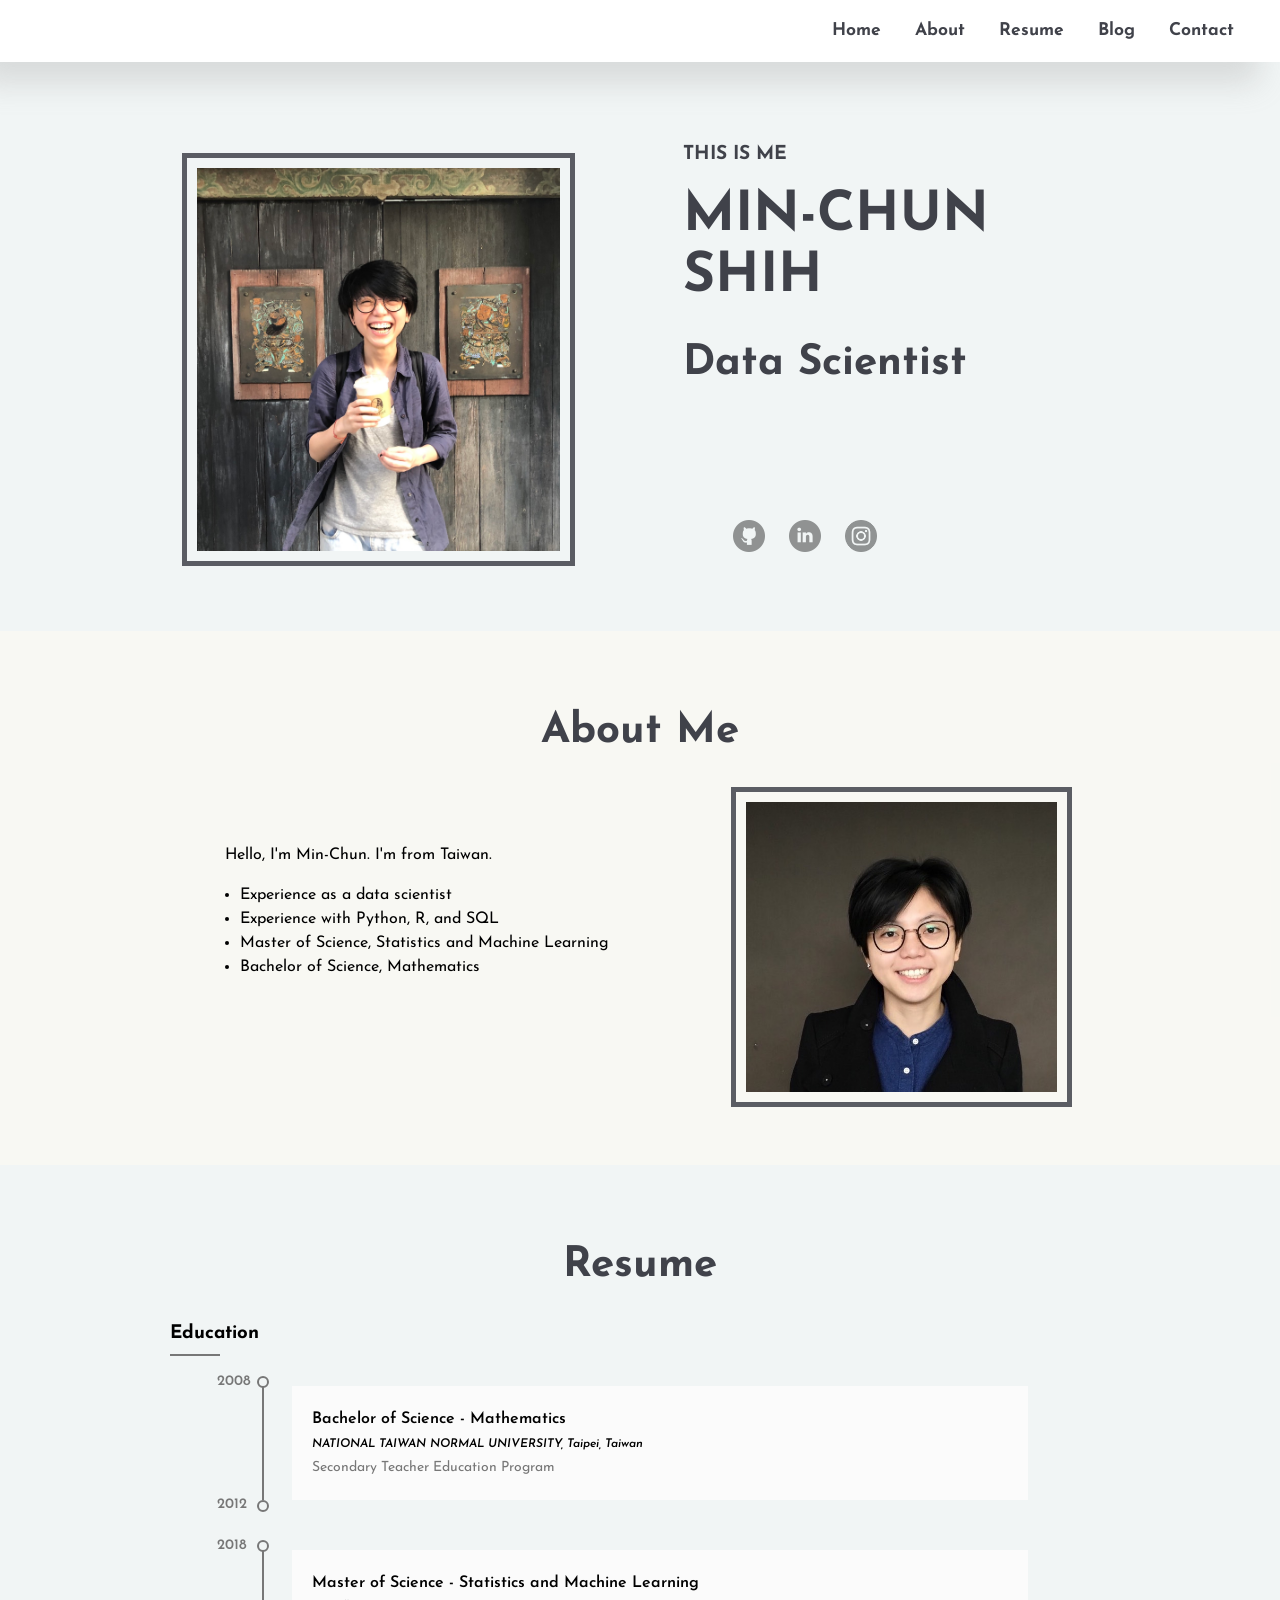
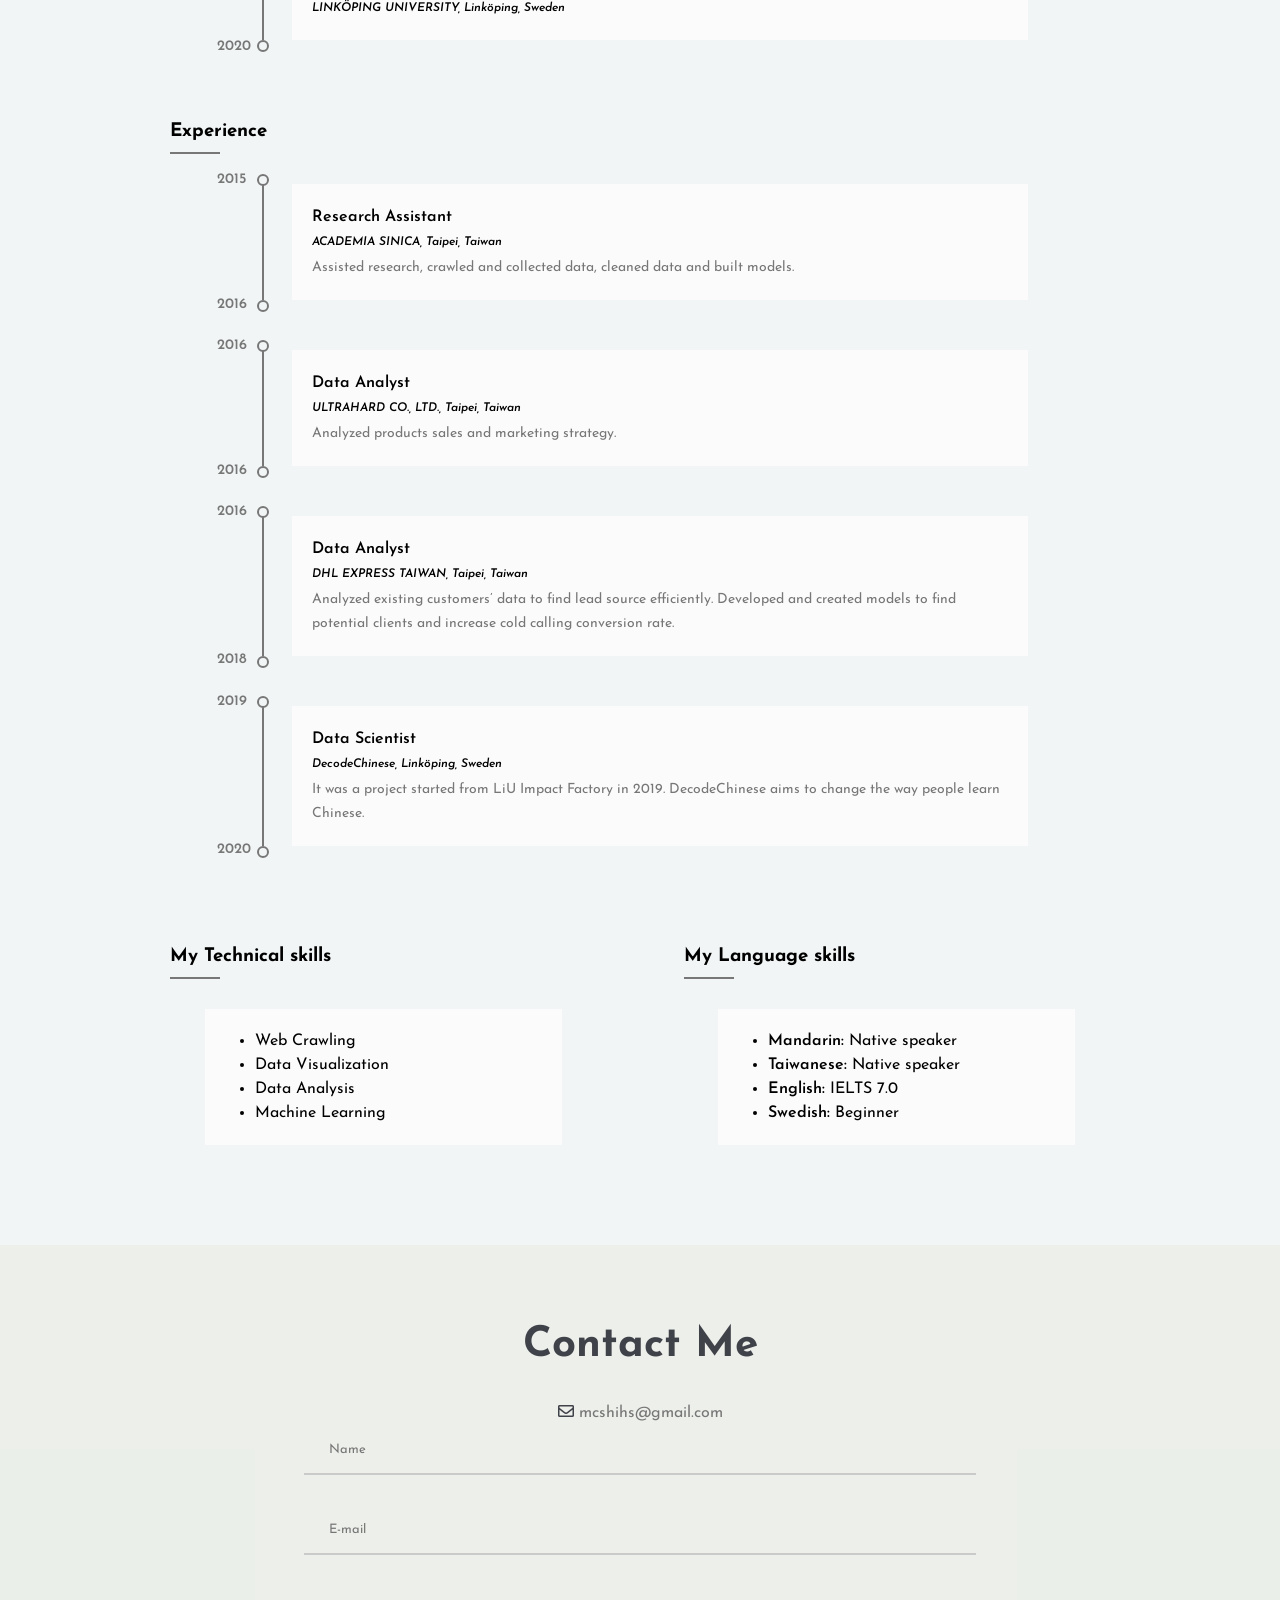
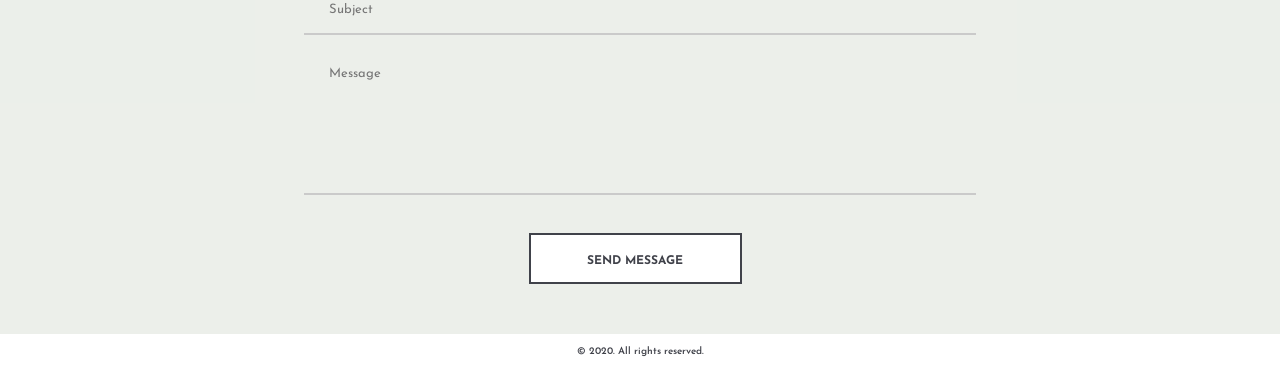
==== index.html @ 07dc0a50 "edit sticky navigator" ====
<!DOCTYPE html>
<html>
  <head>
      <!-- <meta name="google-site-verification" content="X38WwPM1ynQmK7xM8O3-rzDlZKvaddcPggYlpLkEfqA"> -->      
      <meta name="viewport" content="width=device-width">
      <meta charset="utf-8">
      <title>M.C. Shih</title>
      <!-- css -->
      <link rel="stylesheet" href="css/main.css">
      <!-- <link rel="stylesheet" href="css/normalize.css"> -->
      <link href="https://use.fontawesome.com/releases/v5.0.8/css/all.css" rel="stylesheet">
      <link href="https://fonts.googleapis.com/css?family=Josefin+Sans:400,400i,600,600i,700" rel="stylesheet">
  </head>

  <body>
    <header class="main-header">
      <nav>
        <ul>
          <li><a href="#home">Home</a></li>
          <li><a href="#about">About</a></li>
          <li><a href="#resume">Resume</a></li>
          <li><a href="https://shihs.github.io/blog/" class="blog" target="_blank">Blog</a></li>
          <li><a href="#contact">Contact</a></li>
        </ul>           
      </nav>
    </header>

    <main>
      <div class="odd">
        <div class="content group" id=home>
          <div class="profile-box">
              <img src="img/profile2.jpg" alt="Min-Chun Shih, Data Scientist" class="profile">
          </div>
          <div class="intro-box">
            <div class="intro">
              <h4 class="text-uppercase">This is me<h4>
              <h1 class="text-uppercase name">Min-Chun</h1>
              <h1 class="text-uppercase surname">Shih</h1>
              <h2>Data Scientist</h2>

              <div class="social-links">
                <ul>
                  <li><a href="https://github.com/shihs" class="github" target="_blank"><img src="img/github.png"></a></li>
                  <li><a href="https://www.linkedin.com/in/min-chun-shih/" class="linkedin" target="_blank"><img src="img/linkedin.png"></a></li>
                  <!-- <li><a href="https://www.flickr.com/people/mcshihs/" class="flickr" target="_blank"><img src="img/flickr.png"></a></li> -->
                  <li><a href="https://www.instagram.com/itakefilmphotos_tw/" class="instagram" target="_blank"><img src="img/instagram.png"></a></li>
                </ul>
                </div>             
            </div>
          </div>
        </div>
      </div>

      <div class="even">
        <div class="content" id="about">
          <h2 >About Me</h2> 
          
          <div class="group">
            <div class="profile-box-2">
                <img src="img/profile.jpg" alt="Min-Chun Shih, Data Scientist" class="profile-2">
            </div>  
            
            <div class="about-content">
              <p>Hello, I'm Min-Chun. I'm from Taiwan.</p>
              <div class="qualification">
                <ul> 
                  <li>Experience as a data scientist</li>
                  <li>Experience with <span>Python</span>, <span>R</span>, and <span>SQL</span></li>
                  <li>Master of Science, Statistics and Machine Learning</li>
                  <li>Bachelor of Science, Mathematics</li>
                </ul>
              </div>
            </div>   
          </div>

        </div>
      </div>

      <div class="odd">
        <div class="content" id=resume>
          <h2>Resume</h2>

          <div class="resume-content first-resume-content">
            <h3 class="resume-title">Education</h3>
            <ul class="resume-detail">
              <li>
                <div>
                  <div class="lead">Bachelor of Science - Mathematics</div>
                  <div class="type">NATIONAL TAIWAN NORMAL UNIVERSITY, Taipei, Taiwan</div>
                  <div class="info">Secondary Teacher Education Program</div>
                </div> 
                <span class="number">
                  <span>2008</span>
                  <span>2012</span>
                </span>
              </li>
  
              <li>
                <div>
                  <div class="lead">Master of Science - Statistics and Machine Learning</div>
                  <div class="type">LINKÖPING UNIVERSITY, Linköping, Sweden</div>
                  <div class="info"></div>
                </div> 
                <span class="number">
                  <span>2018</span> 
                  <span>2020</span>
                </span>
              </li>
            </ul>
          </div>


          <div class="resume-content first-resume-content">
            <h3 class="resume-title">Experience</h3>
            <ul class="resume-detail">
              <li>
                <div>
                  <div class="lead">Research Assistant</div>
                  <div class="type">ACADEMIA SINICA, Taipei, Taiwan</div>
                  <div class="info">
                    <p>Assisted research, crawled and collected data, cleaned data and built models.</p>
                   <!--  <ul>
                      <li>Analyzed game data within different cultural contexts.</li> 
                      <li>Analyzed different countries’ lending preference on Kiva Microfounds, a loan platform allows people to lend money via the   internet.</li>
                      <li>Heat wave adjustment analysis for electric usage and heat related disease.</li>
                    </ul>  -->     
                  </div>
                </div>
                <span class="number"><span>2015</span> <span>2016</span></span>
              </li>

              <li>
                <div>
                  <div class="lead">Data Analyst</div>
                  <div class="type">ULTRAHARD CO., LTD., Taipei, Taiwan</div>
                  <div class="info">
                    <p>Analyzed products sales and marketing strategy.</p>
                    <!-- <ul>
                      <li>Collected competitors’ sales data from selling platform using Python.</li> 
                      <li>Daily selling report output automatically.</li>
                      <li>Product profitability analysis.</li>
                    </ul>  -->            
                  </div>
                </div>
                <span class="number"><span>2016</span> <span>2016</span></span>
              </li>

              <li>
                <div>
                  <div class="lead">Data Analyst</div>
                  <div class="type">DHL EXPRESS TAIWAN, Taipei, Taiwan</div>
                  <div class="info">
                    <p>Analyzed existing customers’ data to find lead source efficiently. Developed and created models to find potential clients and  increase cold calling conversion rate.</p>
                    <!-- <ul>
                      <li>Builded Taiwan business database using Python to crawl companies’ information from different websites.</li> 
                      <li>Used Python to crawl lead source from internet.</li>
                      <li>Builded models that can filter phone call lists and predict phone call results.</li>
                      <li>Analyzed customer usage pattern for specific industries.</li>
                    </ul>  -->            
                  </div>
                </div>
                <span class="number"><span>2016</span> <span>2018</span></span>
              </li>

              <li>
                <div>
                  <div class="lead">Data Scientist</div>
                  <div class="type">DecodeChinese, Linköping, Sweden</div>
                  <div class="info">
                    <p>It was a project started from LiU Impact Factory in 2019. DecodeChinese aims to change the way people learn Chinese.</p>                  
                   <!--  <ul>
                      <li>Collected and combined data from multiple resources.</li> 
                      <li>Designed and built SQL databese.</li>
                    </ul>  -->
                  </div>  
                </div>
                <span class="number"><span>2019</span> <span>2020</span></span>
              </li>            
          </ul>
        </div>


        <div class="group">
          <div class="resume-content skills-left">
            <h3 class="resume-title">My Technical skills</h3>
            <ul class="skills">
              <li>Web Crawling</li>
              <li>Data Visualization</li>
              <li>Data Analysis</li>
              <li>Machine Learning</li>              
            </ul>
          </div>

          <div class="resume-content skills-right">
            <h3 class="resume-title">My Language skills</h3>
            <ul class="skills">
              <li><span>Mandarin:</span> Native speaker</li>
              <li><span>Taiwanese:</span> Native speaker</li>
              <li><span>English:</span> IELTS 7.0</li>
              <li><span>Swedish:</span> Beginner</li>    
            </ul>
          </div>
        </div>  
      </div>


      <div class="even">
        <div class="content"  id="contact">
          <h2>Contact Me</h2>
          <div class="contact">
              <i class="far fa-envelope"></i>
              <a href="mailto:mcshihs@gmail.com">mcshihs@gmail.com</a>
          </div>  
          <form class="contact-form">
              <div class="row">
                <div class="col-md-6">
                    <input type="text" placeholder="Name">
                </div>
                <div class="col-md-6">
                    <input type="text" placeholder="E-mail">
                </div>
                <div class="col-md-12">
                    <input type="text" placeholder="Subject">              
                </div>
                <div>
                    <textarea placeholder="Message"></textarea>
                </div>
              </div>
              <div class="text-md-right">
                <button class="site-btn">Send message</button>
              </div>
          </form>
        </div>
      </div>
    </main>     

    <footer class="footer">
      <p>&copy; 2020. All rights reserved.</p>
    </footer>
        
    </body>

    
    
    
    


</html>
---- css/main.css ----
/* Base Styles -------------------- */

* {
  box-sizing: border-box;
}

body {
  font: 1em/1.5 'Josefin Sans', sans-serif;/*"PT Sans", Helvetica, Arial, sans-serif;*/
  text-align: center; /* 文字置中 */
  margin: auto;
  padding-top: 61.19px;
}


/* this doesn't work for safari */
/*header {
  position: sticky;
  top: 0;
  display: inline-block;
  width: 100%;
  background-color: white;
  z-index: 997;
}*/

.main-header {  
  position: fixed;
  top: 0;
  width: 100%;  
  box-shadow: -21.213px 21.213px 30px 0 rgba(158, 158, 158, .3);
  background-color: white;
  z-index: 997;
}

main {
  line-height: 24px;
  margin-top: -8px;
}

h1 {
  font-size: 3.4375rem; /* 55px/16px  */
  line-height: 1.1; /*行距*/
  margin: 20px 0;
}

h2 {
  font-size: 2.625rem; /* 42px/16px  */
  line-height: 1;
}

h4 {
  margin-bottom: 0;
  margin-top: 0;
  font-size: 1.2em;
}

h1, h2, h4 {
  color: #40424a;
}

.text-uppercase {
  text-transform: uppercase;
}

.odd {
  background-color: rgba(114, 158, 161, 0.1);
}

.even {
  background-color: rgba(181, 189, 137, 0.1);
}

/* Navigator --------------------- */

nav {
  float: right;
  margin-right: 2rem;
}

nav ul li {
  display: inline-block;
  padding: .1rem .9rem;
}

nav ul li a {
  color: #40424a;
  text-decoration: none;
  font-size: 1.1em;
  font-weight: 680;
}

nav ul li a:hover {
  text-decoration: underline;
  color: rgba(64, 66, 74, 0.7);
}

/* Home -------------------- */

/* social links */
.social-links {
  margin-top: 130px;
}

.social-links img {
  height: 2rem;
  width: 2rem;  
  opacity: 0.4; /* 透明度 */
}

.social-links ul li {
  display: inline-block;
  padding: .3rem .6rem;
}

.social-links img:hover {
  opacity: 0.7;
}

.name {
  margin-bottom: 0;
}

.surname {
  margin-top: 0;
}

.content {
  width: 75%;
  height: 100%;
  margin: auto;
  padding-top: 45px;
  padding-bottom: 50px;
}

#home {
  padding-top: 80px;
}

.profile {
  max-width: 90%;
  border: solid 5px rgba(64, 66, 74, 0.85);
  padding: 10px;
}

.profile-box,
.intro-box {
  width: 45.5%;
}

.profile-box { 
  float: left;
  padding-top: 20px;
}

.intro-box {
  float: right;
  text-align: left;
  padding-top: 10px;
}

/* About -------------------- */


.profile-2 {
  max-width: 78%;
  border: solid 5px rgba(64, 66, 74, 0.85);
  padding: 10px;
}

.profile-box-2,
.about-content {
  width: 45.5%;
}

.profile-box-2 { 
  float: right;
}

.about-content {
  float: left;
  text-align: left;
  margin-left: 40px;
  padding-top: 40px;
}

.about-content p {
  margin-left: 25px;
}

.qulification ul li {
  list-style-position: inside;
}


/* Resume -------------------- */

.resume-title {
  text-align: left;
  margin-bottom: 30px;
  margin-left: 10px;
  padding-bottom: 10px;
  position: relative;
}

/* the underline of resume title */
.resume-title:before {
  content: "";
  position: absolute;
  bottom: 0;
  left: 0;
  width: 50px;
  height: 2px;
  background: #777777;
  display: inline-block;
}

.resume-content {
  margin: auto;
}

.first-resume-content {
  margin-bottom: 80px;
}

ul.resume-detail li {
  position: relative;
  margin: auto;
  margin-bottom: 50px;
  background-color: #fbfbfb;
  padding: 20px;
  list-style: none;
  text-align: left;
  width: 80%;
}

ul.resume-detail li > span {
  width: 2px;
  height: 100%;
  background: #777777;
  left: -30px;
  top: 0;
  position: absolute;
}

ul.resume-detail li > span:before,
ul.resume-detail li > span:after {
  content: "";
  width: 8px;
  height: 8px;
  border-radius: 100%;
  border: 2px solid #777777;
  position: absolute;
  left: -5px;
  top: -10px;
}

ul.resume-detail li span:after {
  top: 100%;
}

span.number span {
  position: absolute;
  left: -45px;
  font-weight: 600;
  color: #777777;
  font-size: 0.9rem;
}

span.number span:first-child {
  top: -16px;
}

span.number span:last-child {
  top: 94%;
}

.lead {
  font-size: 16px;
  line-height: 26px;
  margin: 0;
  font-weight: 600;
}

.type {
  font-weight: 600;
  font-size: 12px;
  font-style: italic;
}

.info {
  color: #777;
  font-size: 14px;
}

.info p {
  margin-top: 2px;
  margin-bottom: 0px;
}

.info ul {
  padding-left: 30px;
}

.info ul li {
  position: relative;
  margin-left: 0;
  margin-bottom: 0;
  padding: 0;
  list-style: initial;/*inherit;*/
  text-align: left;
  width: 100%;
}

.skills-left,
.skills-right {
  width: 46.5%;
}

.skills-left {
  float: left;
}

.skills-right {
  float: right;
}

.skills span {
  font-weight: 600; 
}

.skills {
  text-align: left;
}

ul.skills {
  position: relative;
  margin: auto;
  /*margin-left: 30px;*/
  margin-bottom: 50px;
  background-color: #fbfbfb;
  padding: 20px 20px 20px 50px;
  width: 80%;
}

.group:after {
  content: "";
  display: table;
  clear: both;
}


/* Contact -------------------- */

.contact a {
  text-decoration: none;
  color: #777777;
}

.contact-form input {
  background-color: transparent;
  padding-left: 25px;
  height: 50px;
  width: 70%;
  border: none;
  border-bottom: 2px solid #cacaca;
  margin-bottom: 30px;
  font-size: 13px;
  font-family: inherit;
}

.contact-form textarea {
  padding-left: 25px;
  height: 130px;
  width: 70%;
  border: none;
  border-bottom: 2px solid #cacaca;
  margin-bottom: 30px;
  font-size: 13px;
  background-color: transparent;
  font-family: inherit;
  resize: none;
}

.site-btn {
  display: inline-block;
  text-transform: uppercase;
  font-size: 12px;
  min-width: 213px;
  min-height: 20px;
  text-align: center;
  padding: 20px 10px 15px;
  position: relative;
  background-color: #fff;
  margin-right: 10px;
  border: 2px solid #40424a;
  color: #40424a;
  font-weight: 700;
  font-family: inherit;
}

.far {
  color: #40424a;
}

/* footer -------------------- */

.footer {
  font-size: 10px;
  font-weight: 600;
  color: #40424a;
}


/* Media queries -------------------- */

@media (max-width: 895px) {
  body {
    font-size: 14px;
  }

  h1 {
    font-size: 2.625rem; /* 42px/16px  */
    line-height: 1.1; /*行距*/
    margin: 20px 0;
  }
  
  h2 {
    font-size: 2.1875rem; /* 42px/16px  */
    line-height: 1;
  }
  
  h4 {
    font-size: 1.1em;
  }

  .profile-box-2 { 
    padding-top: 20px;
  }

  .profile-2,
  .profile {
    border: solid 4px rgba(64, 66, 74, 0.85);
    padding: 8px;
  }

  ul.skills {
    margin-left: 20px;
    margin-bottom: 30px;
    padding: 13px 13px 13px 30px; 
  }
}


@media (max-width: 685px) {

  nav ul li {
    display: block;
    padding-top: .45em;
  }

  nav {
    float: none;
  }

  h1 {
    line-height: 1; /*行距*/
  }
  
  h2 {
    line-height: 0.9;
  }

  .lead {
    font-size: 14px;
    line-height: 20px;
  }
  
  .type {
    font-size: 12px;
  }
  
  .info {
    font-size: 12px;
    line-height: 18px;
  }

  .profile-box,
  .intro-box,
  .profile-box-2,
  .about-content,
  .skills-left,
  .skills-right {
    float: none;
    width: 100%;
  }

  .profile-box {
    width: 80%;
    margin: auto;
  }

  .social-links {
    margin-top: 80px;
  }

  .social-links ul {
    padding-left: 0;
    margin: auto;
    text-align: center;
  }

  .about-content {
   margin-left: 0;
   padding-top: 40px;
 }

 .content {
    width: 83%;
    padding-top: 30px;
    padding-bottom: 35px;
  }

  .contact-form input {
    padding-left: 20px;
    height: 30px;
    width: 84%;
    border: none;
    border-bottom: 1px solid #cacaca;
    margin-bottom: 20px;
    font-size: 12px;
    font-family: inherit;
  }
  
  .contact-form textarea {
    padding-left: 20px;
    height: 80px;
    width: 84%;
    border: none;
    border-bottom: 1px solid #cacaca;
    margin-bottom: 20px;
    font-size: 12px;
  }

  .site-btn {
    font-size: 12px;
    padding: 15px 8px 13px;
  }



}
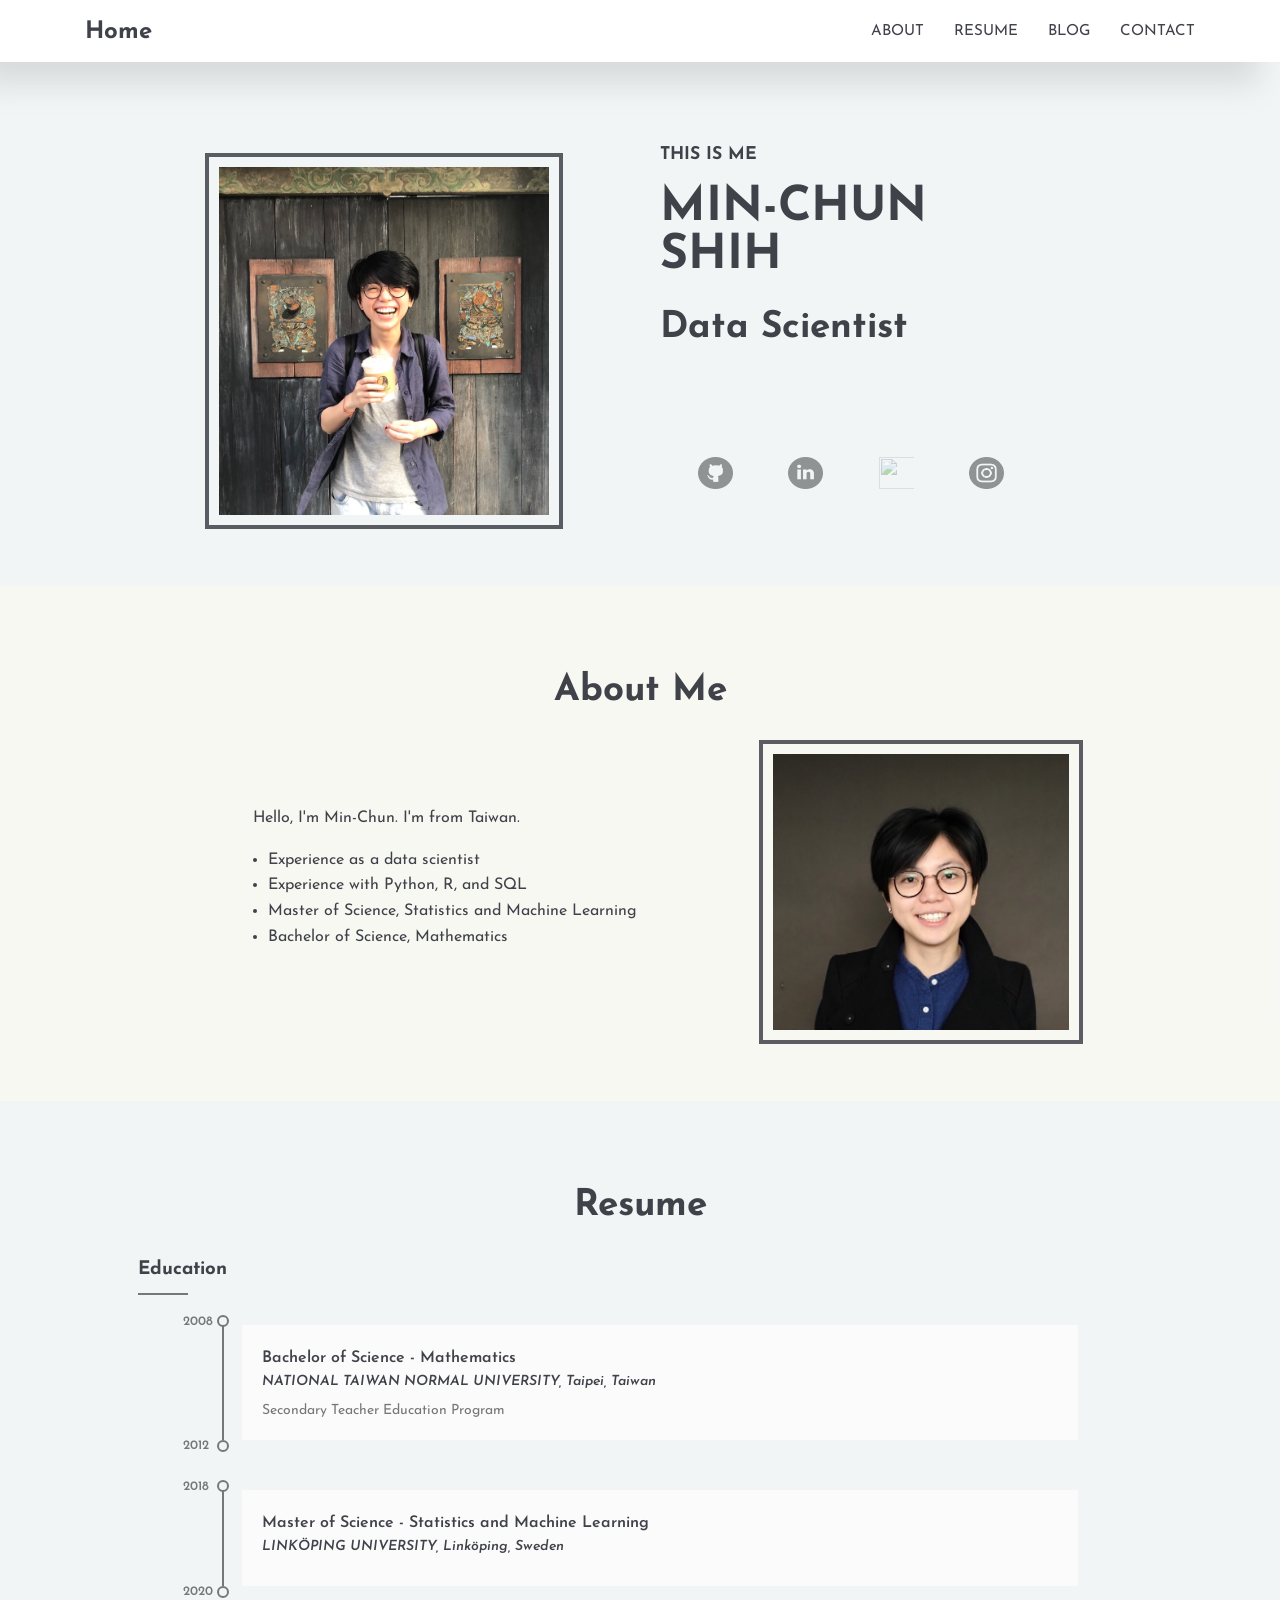
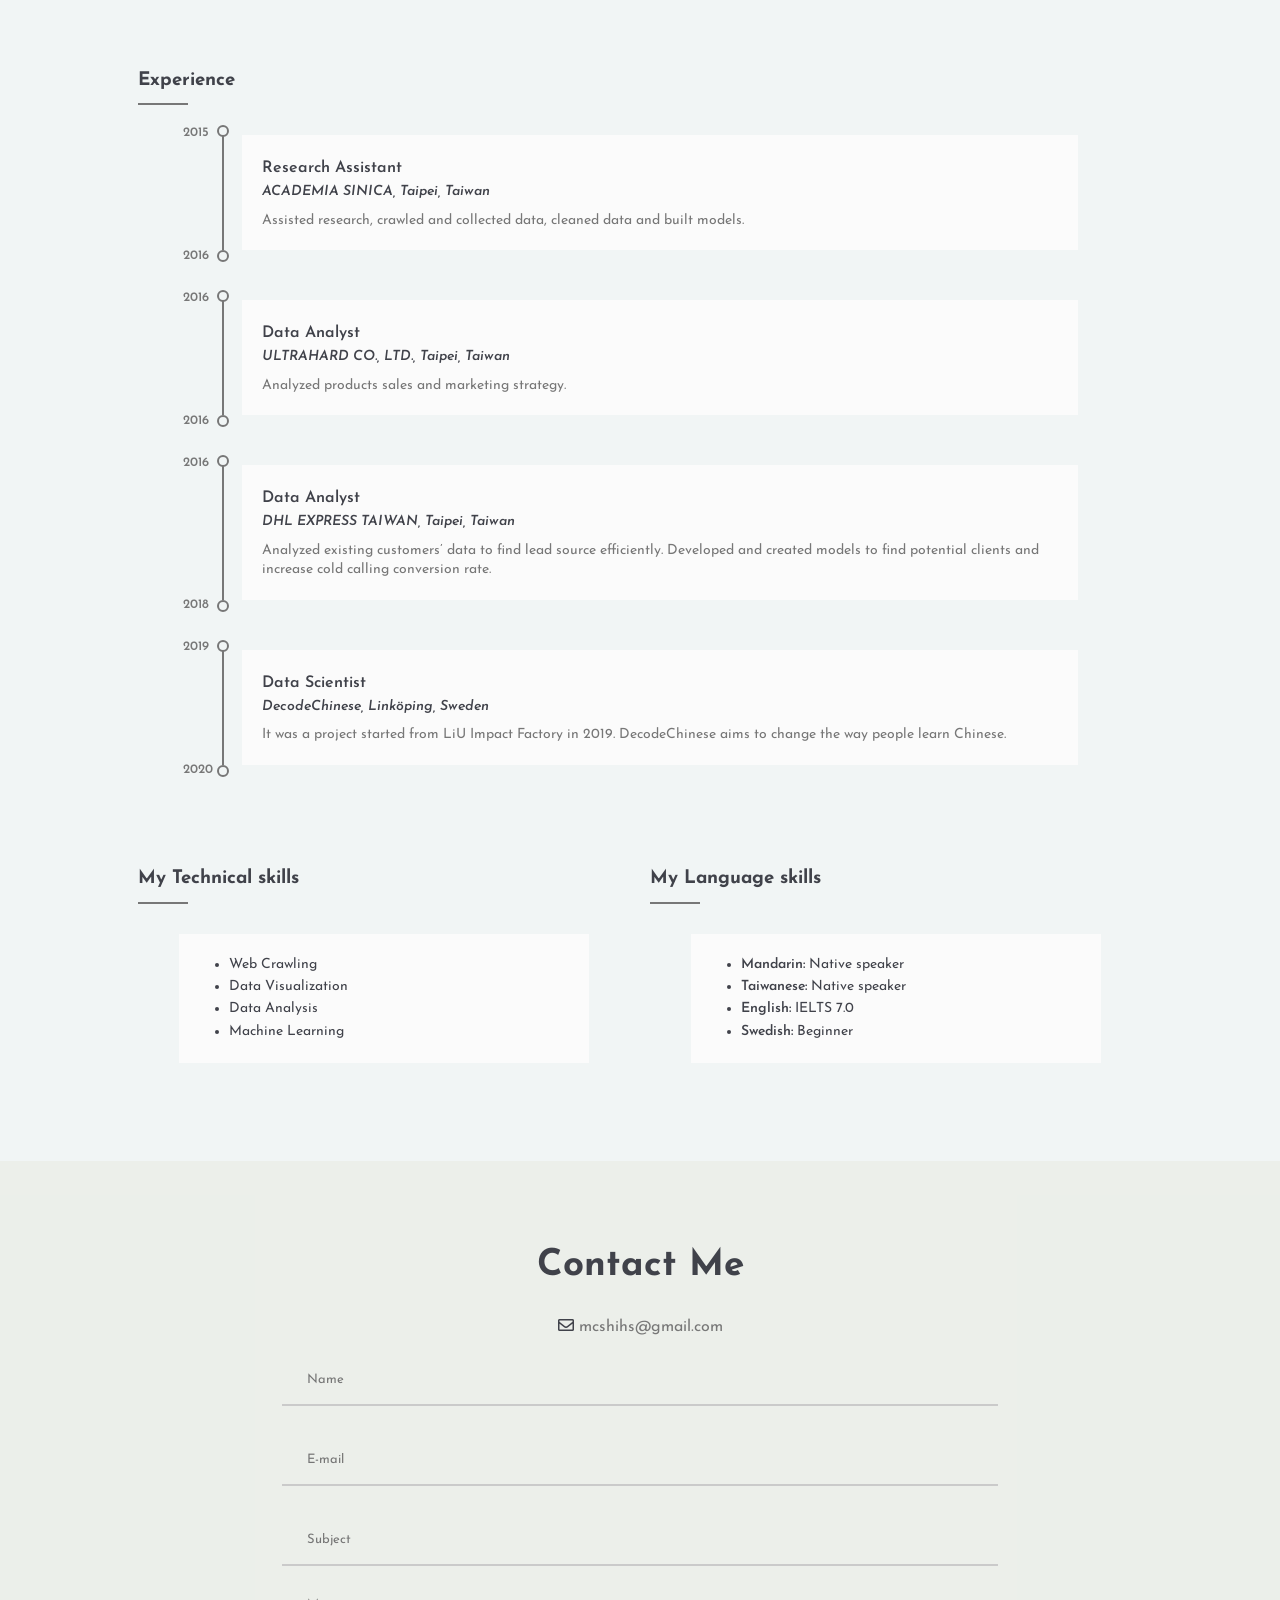
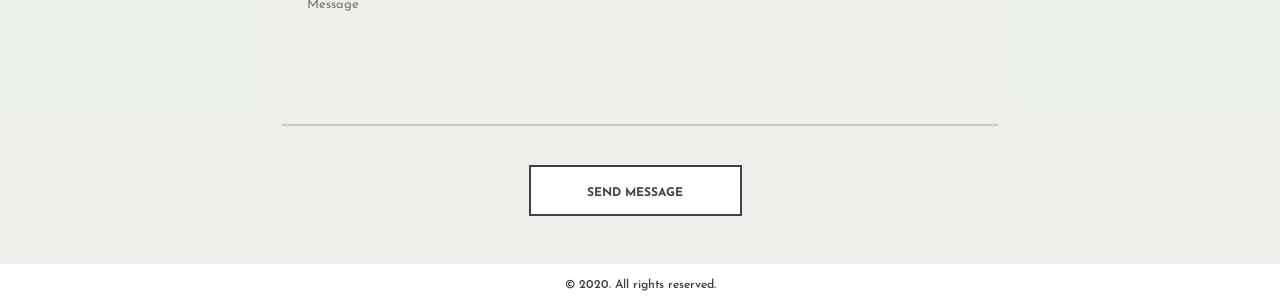
==== commit 8a632ef1: "use flexbox" ====
--- a/index.html
+++ b/index.html
@@ -5,49 +5,50 @@
       <meta name="viewport" content="width=device-width">
       <meta charset="utf-8">
       <title>M.C. Shih</title>
+      
       <!-- css -->
-      <link rel="stylesheet" href="css/main.css">
-      <!-- <link rel="stylesheet" href="css/normalize.css"> -->
+      <!-- <link rel="stylesheet" href="css/main.css"> -->
+      <link rel="stylesheet" href="css/style.css">
       <link href="https://use.fontawesome.com/releases/v5.0.8/css/all.css" rel="stylesheet">
       <link href="https://fonts.googleapis.com/css?family=Josefin+Sans:400,400i,600,600i,700" rel="stylesheet">
   </head>
 
   <body>
     <header class="main-header">
-      <nav>
-        <ul>
-          <li><a href="#home">Home</a></li>
-          <li><a href="#about">About</a></li>
-          <li><a href="#resume">Resume</a></li>
-          <li><a href="https://shihs.github.io/blog/" class="blog" target="_blank">Blog</a></li>
-          <li><a href="#contact">Contact</a></li>
-        </ul>           
-      </nav>
+      <h1 class="welcome"><a href="#">Home</a></h1>
+      <ul class="main-nav">
+        <!-- <li><a href="#home">Home</a></li> -->
+        <li><a href="#about">About</a></li>
+        <li><a href="#resume">Resume</a></li>
+        <li><a href="https://shihs.github.io/blog/" class="blog" target="_blank">Blog</a></li>
+        <li><a href="#contact">Contact</a></li>
+      </ul>
     </header>
 
     <main>
       <div class="odd">
         <div class="content group" id=home>
-          <div class="profile-box">
+          <div class="profile-box col">
               <img src="img/profile2.jpg" alt="Min-Chun Shih, Data Scientist" class="profile">
           </div>
-          <div class="intro-box">
+          <div class="intro-box col">
+
             <div class="intro">
-              <h4 class="text-uppercase">This is me<h4>
-              <h1 class="text-uppercase name">Min-Chun</h1>
-              <h1 class="text-uppercase surname">Shih</h1>
+              <h4 class="text-uppercase">This is me</h4>
+              <h1 class="text-uppercase firstname name">Min-Chun</h1>
+              <h1 class="text-uppercase surname name">Shih</h1>
               <h2>Data Scientist</h2>
-
-              <div class="social-links">
-                <ul>
-                  <li><a href="https://github.com/shihs" class="github" target="_blank"><img src="img/github.png"></a></li>
-                  <li><a href="https://www.linkedin.com/in/min-chun-shih/" class="linkedin" target="_blank"><img src="img/linkedin.png"></a></li>
-                  <!-- <li><a href="https://www.flickr.com/people/mcshihs/" class="flickr" target="_blank"><img src="img/flickr.png"></a></li> -->
-                  <li><a href="https://www.instagram.com/itakefilmphotos_tw/" class="instagram" target="_blank"><img src="img/instagram.png"></a></li>
-                </ul>
-                </div>             
-            </div>
-          </div>
+            </div> <!--/.intro-->   
+
+            <ul class="social-links">
+              <li><a href="https://github.com/shihs" target="_blank"><img src="img/github.png"></a></li>
+              <li><a href="https://www.linkedin.com/in/min-chun-shih/" target="_blank"><img src="img/linkedin.png"></a></li>
+              <li><a href="https://codepen.io/shihs-taiwanese/pens/public" target="_blank"><img src="https://blog.codepen.io/wp-content/uploads/2012/06/Button-Fill-Black-Large.png"></a></li>
+              <!-- <li><a href="https://www.flickr.com/people/mcshihs/" target="_blank"><img src="img/flickr.png"></a></li> -->
+              <li><a href="https://www.instagram.com/itakefilmphotos_tw/" target="_blank"><img src="img/instagram.png"></a></li>
+            </ul>            
+            
+          </div> <!--/.intro-box-->   
         </div>
       </div>
 
@@ -56,11 +57,11 @@
           <h2 >About Me</h2> 
           
           <div class="group">
-            <div class="profile-box-2">
-                <img src="img/profile.jpg" alt="Min-Chun Shih, Data Scientist" class="profile-2">
+            <div class="profile-box-2 col">
+                <img src="img/profile.jpg" alt="Min-Chun Shih, Data Scientist" class="profile">
             </div>  
             
-            <div class="about-content">
+            <div class="about-content col">
               <p>Hello, I'm Min-Chun. I'm from Taiwan.</p>
               <div class="qualification">
                 <ul> 
@@ -118,12 +119,7 @@
                   <div class="lead">Research Assistant</div>
                   <div class="type">ACADEMIA SINICA, Taipei, Taiwan</div>
                   <div class="info">
-                    <p>Assisted research, crawled and collected data, cleaned data and built models.</p>
-                   <!--  <ul>
-                      <li>Analyzed game data within different cultural contexts.</li> 
-                      <li>Analyzed different countries’ lending preference on Kiva Microfounds, a loan platform allows people to lend money via the   internet.</li>
-                      <li>Heat wave adjustment analysis for electric usage and heat related disease.</li>
-                    </ul>  -->     
+                    <p>Assisted research, crawled and collected data, cleaned data and built models.</p>   
                   </div>
                 </div>
                 <span class="number"><span>2015</span> <span>2016</span></span>
@@ -134,12 +130,7 @@
                   <div class="lead">Data Analyst</div>
                   <div class="type">ULTRAHARD CO., LTD., Taipei, Taiwan</div>
                   <div class="info">
-                    <p>Analyzed products sales and marketing strategy.</p>
-                    <!-- <ul>
-                      <li>Collected competitors’ sales data from selling platform using Python.</li> 
-                      <li>Daily selling report output automatically.</li>
-                      <li>Product profitability analysis.</li>
-                    </ul>  -->            
+                    <p>Analyzed products sales and marketing strategy.</p>          
                   </div>
                 </div>
                 <span class="number"><span>2016</span> <span>2016</span></span>
@@ -150,13 +141,7 @@
                   <div class="lead">Data Analyst</div>
                   <div class="type">DHL EXPRESS TAIWAN, Taipei, Taiwan</div>
                   <div class="info">
-                    <p>Analyzed existing customers’ data to find lead source efficiently. Developed and created models to find potential clients and  increase cold calling conversion rate.</p>
-                    <!-- <ul>
-                      <li>Builded Taiwan business database using Python to crawl companies’ information from different websites.</li> 
-                      <li>Used Python to crawl lead source from internet.</li>
-                      <li>Builded models that can filter phone call lists and predict phone call results.</li>
-                      <li>Analyzed customer usage pattern for specific industries.</li>
-                    </ul>  -->            
+                    <p>Analyzed existing customers’ data to find lead source efficiently. Developed and created models to find potential clients and  increase cold calling conversion rate.</p>        
                   </div>
                 </div>
                 <span class="number"><span>2016</span> <span>2018</span></span>
@@ -168,10 +153,6 @@
                   <div class="type">DecodeChinese, Linköping, Sweden</div>
                   <div class="info">
                     <p>It was a project started from LiU Impact Factory in 2019. DecodeChinese aims to change the way people learn Chinese.</p>                  
-                   <!--  <ul>
-                      <li>Collected and combined data from multiple resources.</li> 
-                      <li>Designed and built SQL databese.</li>
-                    </ul>  -->
                   </div>  
                 </div>
                 <span class="number"><span>2019</span> <span>2020</span></span>
@@ -181,7 +162,7 @@
 
 
         <div class="group">
-          <div class="resume-content skills-left">
+          <div class="resume-content col">
             <h3 class="resume-title">My Technical skills</h3>
             <ul class="skills">
               <li>Web Crawling</li>
@@ -191,7 +172,7 @@
             </ul>
           </div>
 
-          <div class="resume-content skills-right">
+          <div class="resume-content col">
             <h3 class="resume-title">My Language skills</h3>
             <ul class="skills">
               <li><span>Mandarin:</span> Native speaker</li>
--- a/css/style.css
+++ b/css/style.css
@@ -0,0 +1,450 @@
+/* ================================= 
+  Base Element Styles
+==================================== */
+
+
+* {
+	box-sizing: border-box;
+}
+
+body {
+	font-family: 'Josefin Sans', sans-serif;
+	line-height: 1.6;
+	color: #40424a;
+	margin: 0;
+	font-size: 14px;
+	text-align: center; /* 文字置中 */
+}
+
+ul {
+	list-style: none;	
+}
+
+a {
+	color: #40424a;
+	text-decoration: none;	
+}
+
+img {
+	max-width: 65%;
+}
+
+h1 {
+	font-size: 3em;
+	margin: 20px 0;
+	line-height: 1; /*行距*/
+}
+
+h2 {
+	font-size: 2.3em; 
+	line-height: 1;
+}
+
+.text-uppercase {
+	text-transform: uppercase;
+}
+
+.content {
+	padding-top: 3.5em;
+	padding-bottom: 3em;
+	width: 86%;
+	margin: auto;
+}
+
+/* ================================= 
+  Base Layout Styles
+==================================== */
+
+
+/* ---- Navigation ---- */
+
+.welcome {
+	font-size: 1.5em;
+	margin: 0;
+	color: black;
+}
+.main-nav {
+	margin: 0;
+  	padding: 0;
+}
+.welcome a,
+.main-nav a {
+	text-align: center;
+	display: block;
+	padding: 10px 15px;
+}
+.main-nav a {
+	font-size: .95em;
+	text-transform: uppercase;
+}
+.main-nav a:hover {
+	text-decoration: underline;
+  	color: rgba(64, 66, 74, 0.7);
+}
+
+.main-header {	
+    padding-top: .6em;
+    padding-bottom: .5em;
+}
+
+
+/* ---- Layout Containers ---- */
+
+.odd {
+  background-color: rgba(114, 158, 161, 0.1);
+}
+
+.even {
+  background-color: rgba(181, 189, 137, 0.1);
+}
+
+.profile {
+  border: solid 0.3em rgba(64, 66, 74, 0.85);
+  padding: 10px;
+}
+
+.intro,
+.about-content {
+	text-align: left;
+	padding-left: 20px;
+}
+
+.about-content ul,
+.resume-content ul {
+	list-style: disc;
+}
+
+/* Home */
+
+h4 {
+	font-size: 1.1em;
+	margin-bottom: 0;
+}
+
+.firstname {
+	margin-bottom: 0;
+	margin-top: 0.3em;
+}
+
+.surname {
+	margin-top: 0;
+}
+
+.social-links img {
+  height: 2rem;
+  width: 3.4rem;
+  opacity: 0.4; /* 透明度 */
+}
+
+.social-links img:hover {
+  opacity: 0.6;
+}
+
+.social-links {
+	display: flex;
+	flex-direction: row;
+	justify-content: space-around;
+	margin: 4em 5em;
+	margin-bottom: 0;
+	padding-left: 0;
+}
+
+
+
+
+
+/* About Me */
+.about-content p {
+  margin-left: 25px;
+}
+
+
+
+/* Resume */
+.resume-title {
+  text-align: left;
+  margin-bottom: 30px;
+  margin-left: 10px;
+  padding-bottom: 10px;
+  position: relative;
+}
+
+/* the underline of resume title */
+.resume-title:before {
+  content: "";
+  position: absolute;
+  bottom: 0;
+  left: 0;
+  width: 50px;
+  height: 2px;
+  background: #777777;
+  display: inline-block;
+}
+
+.resume-content {
+  margin: auto;
+}
+
+.first-resume-content {
+  margin-bottom: 80px;
+}
+
+ul.resume-detail li {
+  position: relative;
+  margin: auto;
+  margin-bottom: 50px;
+  background-color: #fbfbfb;
+  padding: 20px;
+  list-style: none;
+  text-align: left;
+  width: 85%;
+}
+
+ul.resume-detail li > span {
+  width: 2px;
+  height: 100%;
+  background: #777777;
+  left: -1.25em;
+  top: 0;
+  position: absolute;
+}
+
+ul.resume-detail li > span:before,
+ul.resume-detail li > span:after {
+  content: "";
+  width: 8px;
+  height: 8px;
+  border-radius: 100%;
+  border: 2px solid #777777;
+  position: absolute;
+  left: -5px;
+  top: -10px;
+}
+
+ul.resume-detail li span:after {
+  top: 100%;
+}
+
+span.number span {
+  position: absolute;
+  left: -3em;
+  font-weight: 600;
+  color: #777777;
+  font-size: 0.8rem;
+}
+
+span.number span:first-child {
+  top: -1em;
+}
+
+span.number span:last-child {
+  top: 96%;
+}
+
+.lead {
+  line-height: 1.625em;
+  margin: 0;
+  font-weight: 600;
+}
+
+.type {
+  font-weight: 600;
+  font-size: 0.75em;
+  font-style: italic;
+}
+
+.info {
+  color: #777;
+  font-size: 0.75em;
+  line-height: 1.4;
+  margin-top: 0.5em;
+}
+
+.info p {
+	margin-bottom: 0;
+	margin-top: 0;
+}
+
+.skills span {
+  font-weight: 600; 
+}
+
+.skills {
+  text-align: left;
+  font-size: 0.875em;
+}
+
+ul.skills {
+  position: relative;
+  margin: auto;
+  margin-bottom: 50px;
+  background-color: #fbfbfb;
+  padding: 20px 20px 20px 50px;
+  width: 80%;
+}
+
+
+
+/* Contact */
+
+.contact a {
+  text-decoration: none;
+  color: #777777;
+}
+
+.contact-form {
+	margin-top: 15px;
+}
+
+.contact-form input {
+  background-color: transparent;
+  padding-left: 25px;
+  height: 50px;
+  width: 70%;
+  border: none;
+  border-bottom: 2px solid #cacaca;
+  margin-bottom: 30px;
+  font-size: 13px;
+  font-family: inherit;
+}
+
+.contact-form textarea {
+  padding-left: 25px;
+  height: 130px;
+  width: 70%;
+  border: none;
+  border-bottom: 2px solid #cacaca;
+  margin-bottom: 30px;
+  font-size: 13px;
+  background-color: transparent;
+  font-family: inherit;
+  resize: none;
+}
+
+.site-btn {
+  display: inline-block;
+  text-transform: uppercase;
+  font-size: 12px;
+  min-width: 213px;
+  min-height: 20px;
+  text-align: center;
+  padding: 20px 10px 15px;
+  position: relative;
+  background-color: #fff;
+  margin-right: 10px;
+  border: 2px solid #40424a;
+  color: #40424a;
+  font-weight: 700;
+  font-family: inherit;
+}
+
+.far {
+  color: #40424a;
+}
+
+/* ---- Footer ---- */
+
+.footer {
+  font-size: 12px;
+  font-weight: 600;
+}
+
+
+/* ================================= 
+  Media Queries
+==================================== */
+
+@media (min-width: 769px) {
+
+	body {
+		font-size: 16px;
+	}
+	
+	.main-header,
+	.main-nav,
+	.group {
+		display: flex;
+	}
+
+	.main-header {
+		width: 100%;
+		background-color: white;
+		position: fixed;
+		flex-direction: column;
+		align-items: center;
+		box-shadow: -21.213px 21.213px 30px 0 rgba(158, 158, 158, .3);
+		z-index: 999;
+	}
+
+	main {
+		padding-top: 105.59px;
+	}
+
+	.col {
+		flex: 1;
+	}
+
+	.profile {
+		max-width: 85%;
+	}
+
+	.profile-box {
+		padding-top: 35px;
+	}
+
+	.social-links {
+		margin-top: 110px;
+		margin-left: 30px;
+	}
+
+	.about-content {
+		padding-top: 50px;
+		order: -1;
+	}
+
+	.info, 
+	.type {
+		font-size: 0.875em;
+	}
+}
+
+@media (min-width: 1025px) {
+	.main-header {
+		flex-direction: row;
+		justify-content: space-between;
+	}
+
+	.welcome {
+		margin-left: 70px;
+	}
+
+	.main-nav {
+		margin-right: 70px;
+	}
+
+	.profile {
+		max-width: 70%;
+	}
+
+	.content {
+		width: 80%;
+	}
+
+	.social-links {
+		margin-right: 120px;
+	}
+
+	.about-content {
+		padding-left: 100px;
+	}
+
+	main {
+		padding-top: 61.59px;
+	}
+}
+
+
+
+
+
+
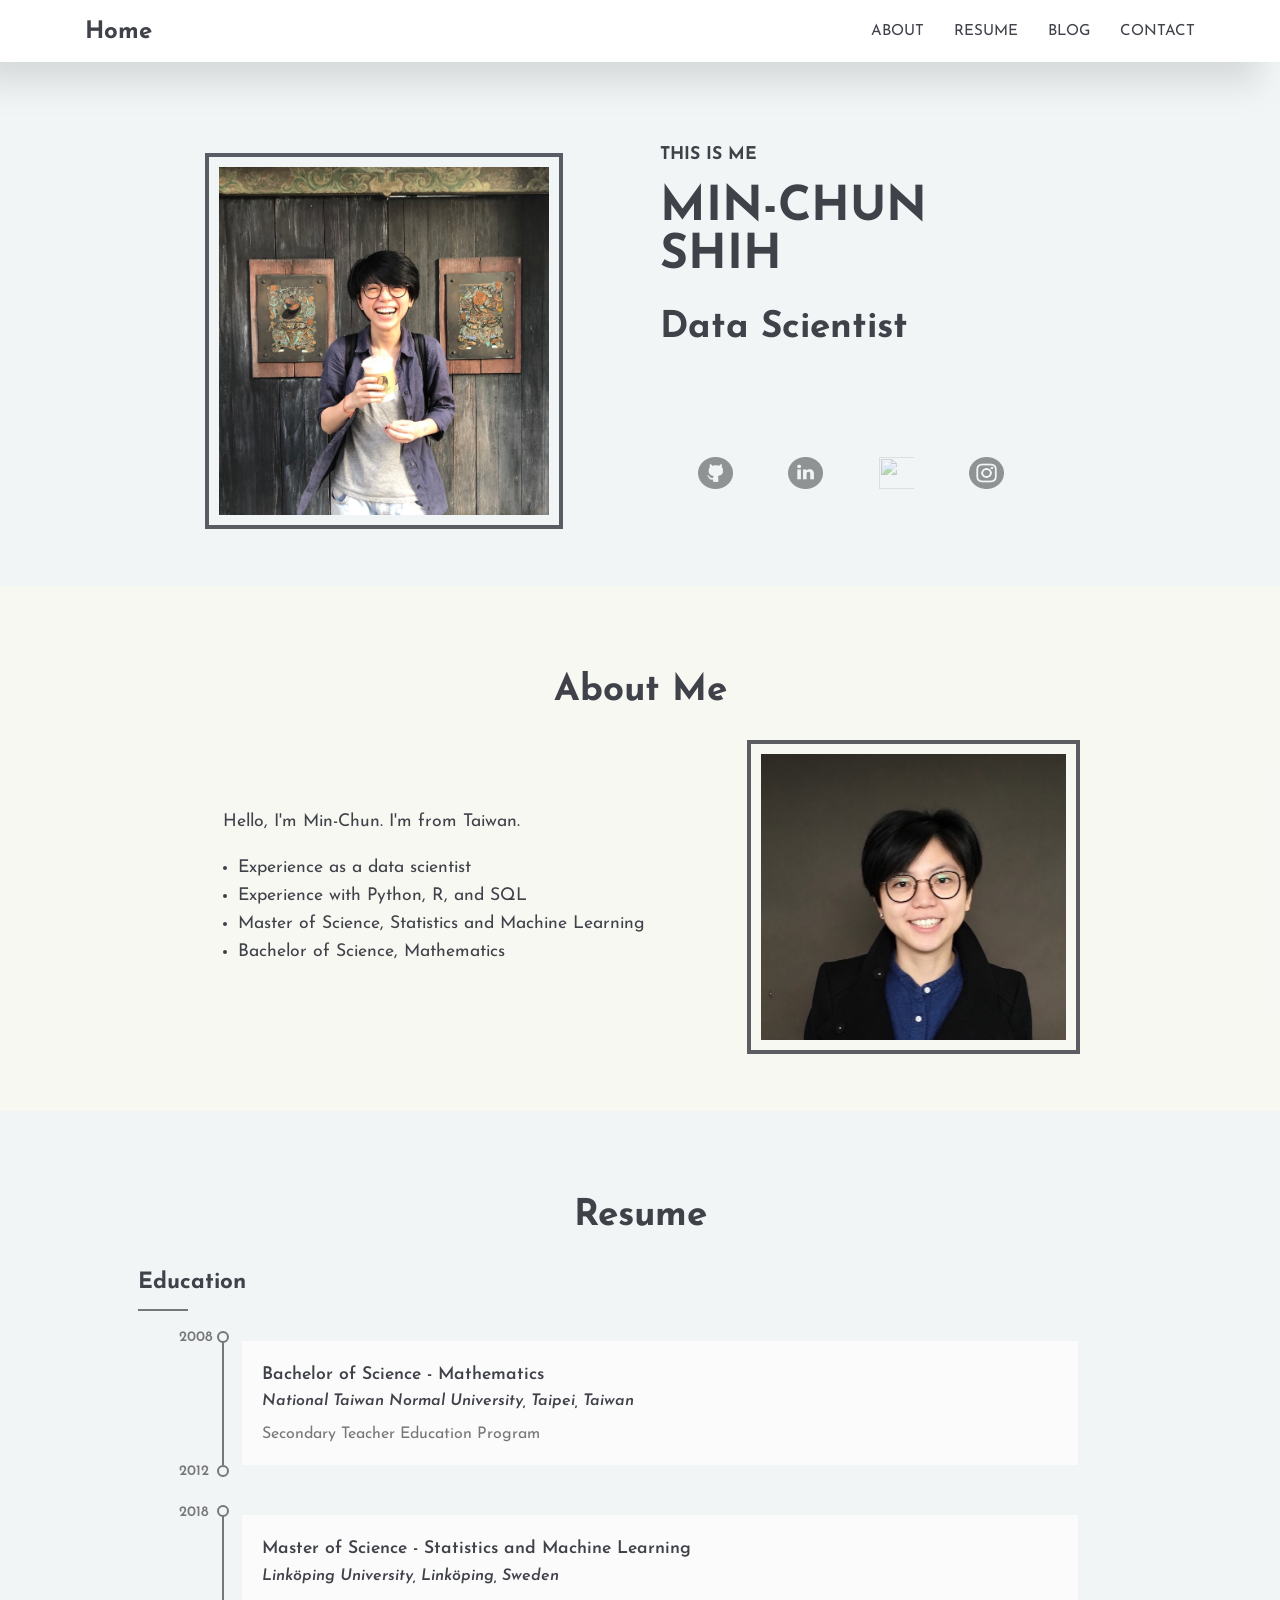
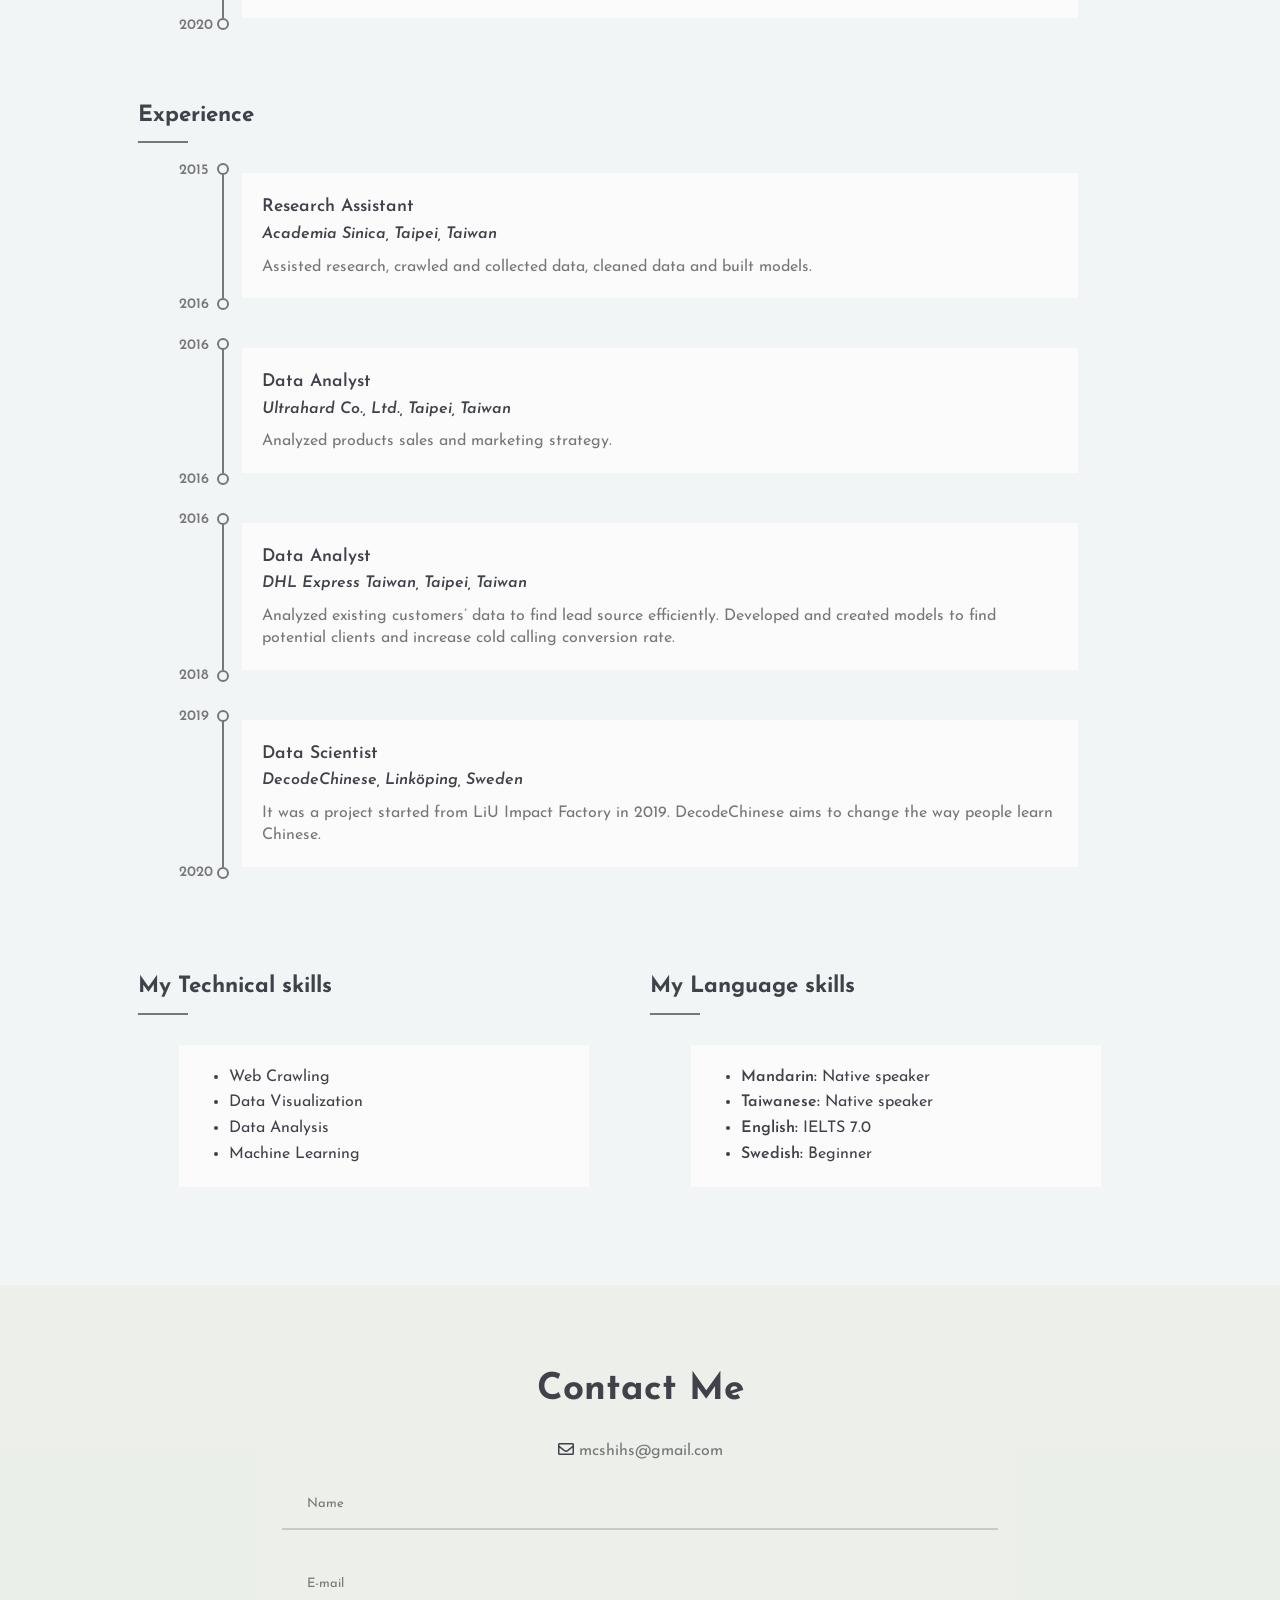
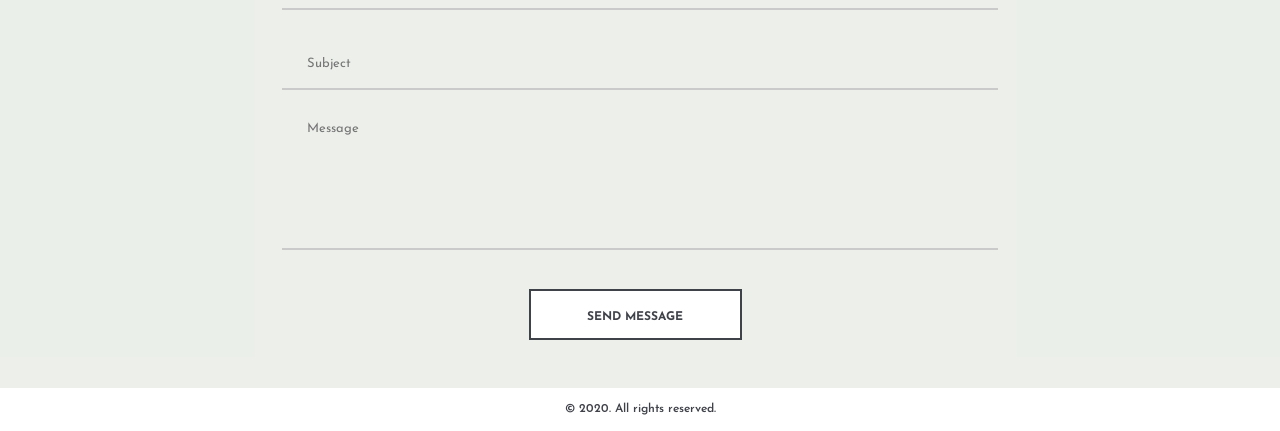
==== commit 8c186b43: "edit font-size" ====
--- a/index.html
+++ b/index.html
@@ -87,7 +87,7 @@
               <li>
                 <div>
                   <div class="lead">Bachelor of Science - Mathematics</div>
-                  <div class="type">NATIONAL TAIWAN NORMAL UNIVERSITY, Taipei, Taiwan</div>
+                  <div class="type">National Taiwan Normal University, Taipei, Taiwan</div>
                   <div class="info">Secondary Teacher Education Program</div>
                 </div> 
                 <span class="number">
@@ -99,7 +99,7 @@
               <li>
                 <div>
                   <div class="lead">Master of Science - Statistics and Machine Learning</div>
-                  <div class="type">LINKÖPING UNIVERSITY, Linköping, Sweden</div>
+                  <div class="type">Linköping University, Linköping, Sweden</div>
                   <div class="info"></div>
                 </div> 
                 <span class="number">
@@ -117,7 +117,7 @@
               <li>
                 <div>
                   <div class="lead">Research Assistant</div>
-                  <div class="type">ACADEMIA SINICA, Taipei, Taiwan</div>
+                  <div class="type">Academia Sinica, Taipei, Taiwan</div>
                   <div class="info">
                     <p>Assisted research, crawled and collected data, cleaned data and built models.</p>   
                   </div>
@@ -128,7 +128,7 @@
               <li>
                 <div>
                   <div class="lead">Data Analyst</div>
-                  <div class="type">ULTRAHARD CO., LTD., Taipei, Taiwan</div>
+                  <div class="type">Ultrahard Co., Ltd., Taipei, Taiwan</div>
                   <div class="info">
                     <p>Analyzed products sales and marketing strategy.</p>          
                   </div>
@@ -139,7 +139,7 @@
               <li>
                 <div>
                   <div class="lead">Data Analyst</div>
-                  <div class="type">DHL EXPRESS TAIWAN, Taipei, Taiwan</div>
+                  <div class="type">DHL Express Taiwan, Taipei, Taiwan</div>
                   <div class="info">
                     <p>Analyzed existing customers’ data to find lead source efficiently. Developed and created models to find potential clients and  increase cold calling conversion rate.</p>        
                   </div>
--- a/css/style.css
+++ b/css/style.css
@@ -167,6 +167,7 @@
   margin-left: 10px;
   padding-bottom: 10px;
   position: relative;
+  font-size: 1.4em;
 }
 
 /* the underline of resume title */
@@ -271,7 +272,7 @@
 
 .skills {
   text-align: left;
-  font-size: 0.875em;
+  font-size: 1em;
 }
 
 ul.skills {
@@ -435,8 +436,22 @@
 	}
 
 	.about-content {
-		padding-left: 100px;
-	}
+		padding-left: 70px;
+    font-size: 1.1em;
+	}
+
+  .lead {
+    font-size: 1.1em;
+  }
+
+  .type,
+  .info {
+    font-size: 1em;
+  }
+
+  span.number span {
+    font-size: 0.9rem;
+  }
 
 	main {
 		padding-top: 61.59px;
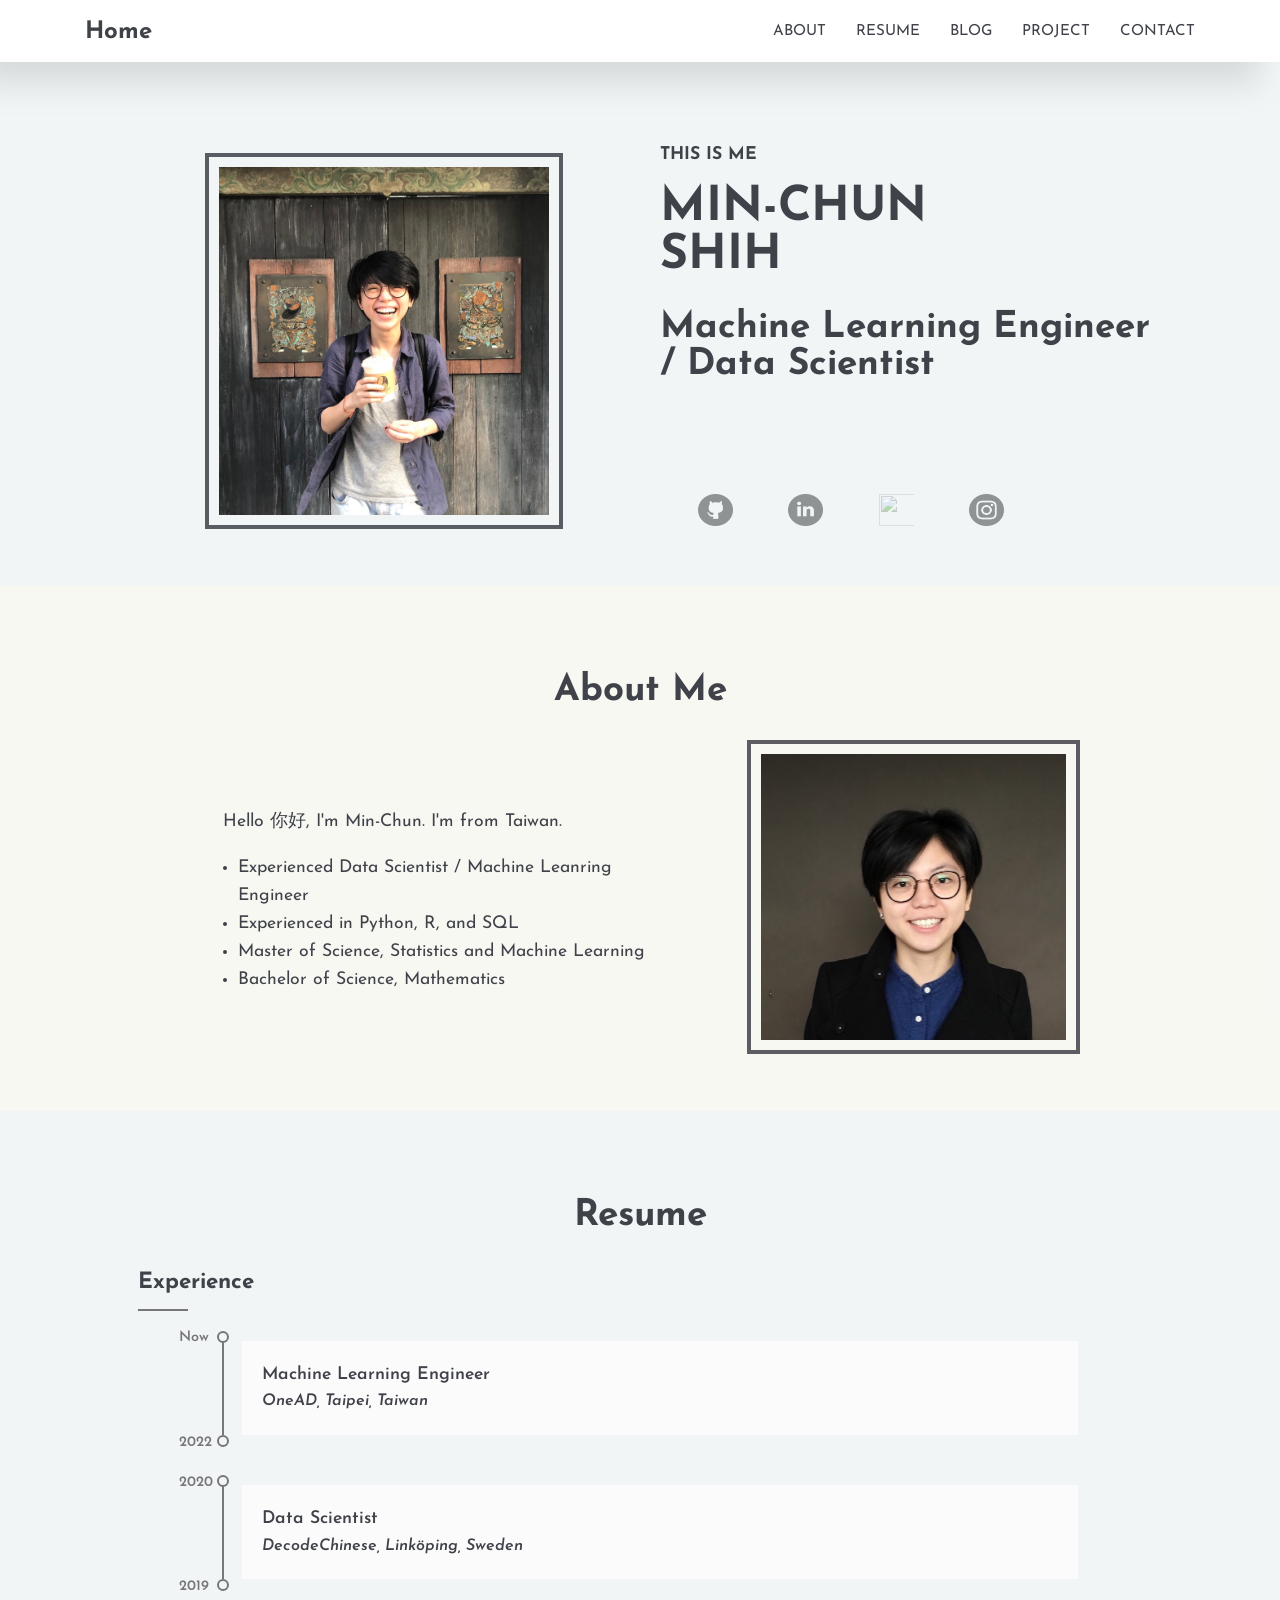
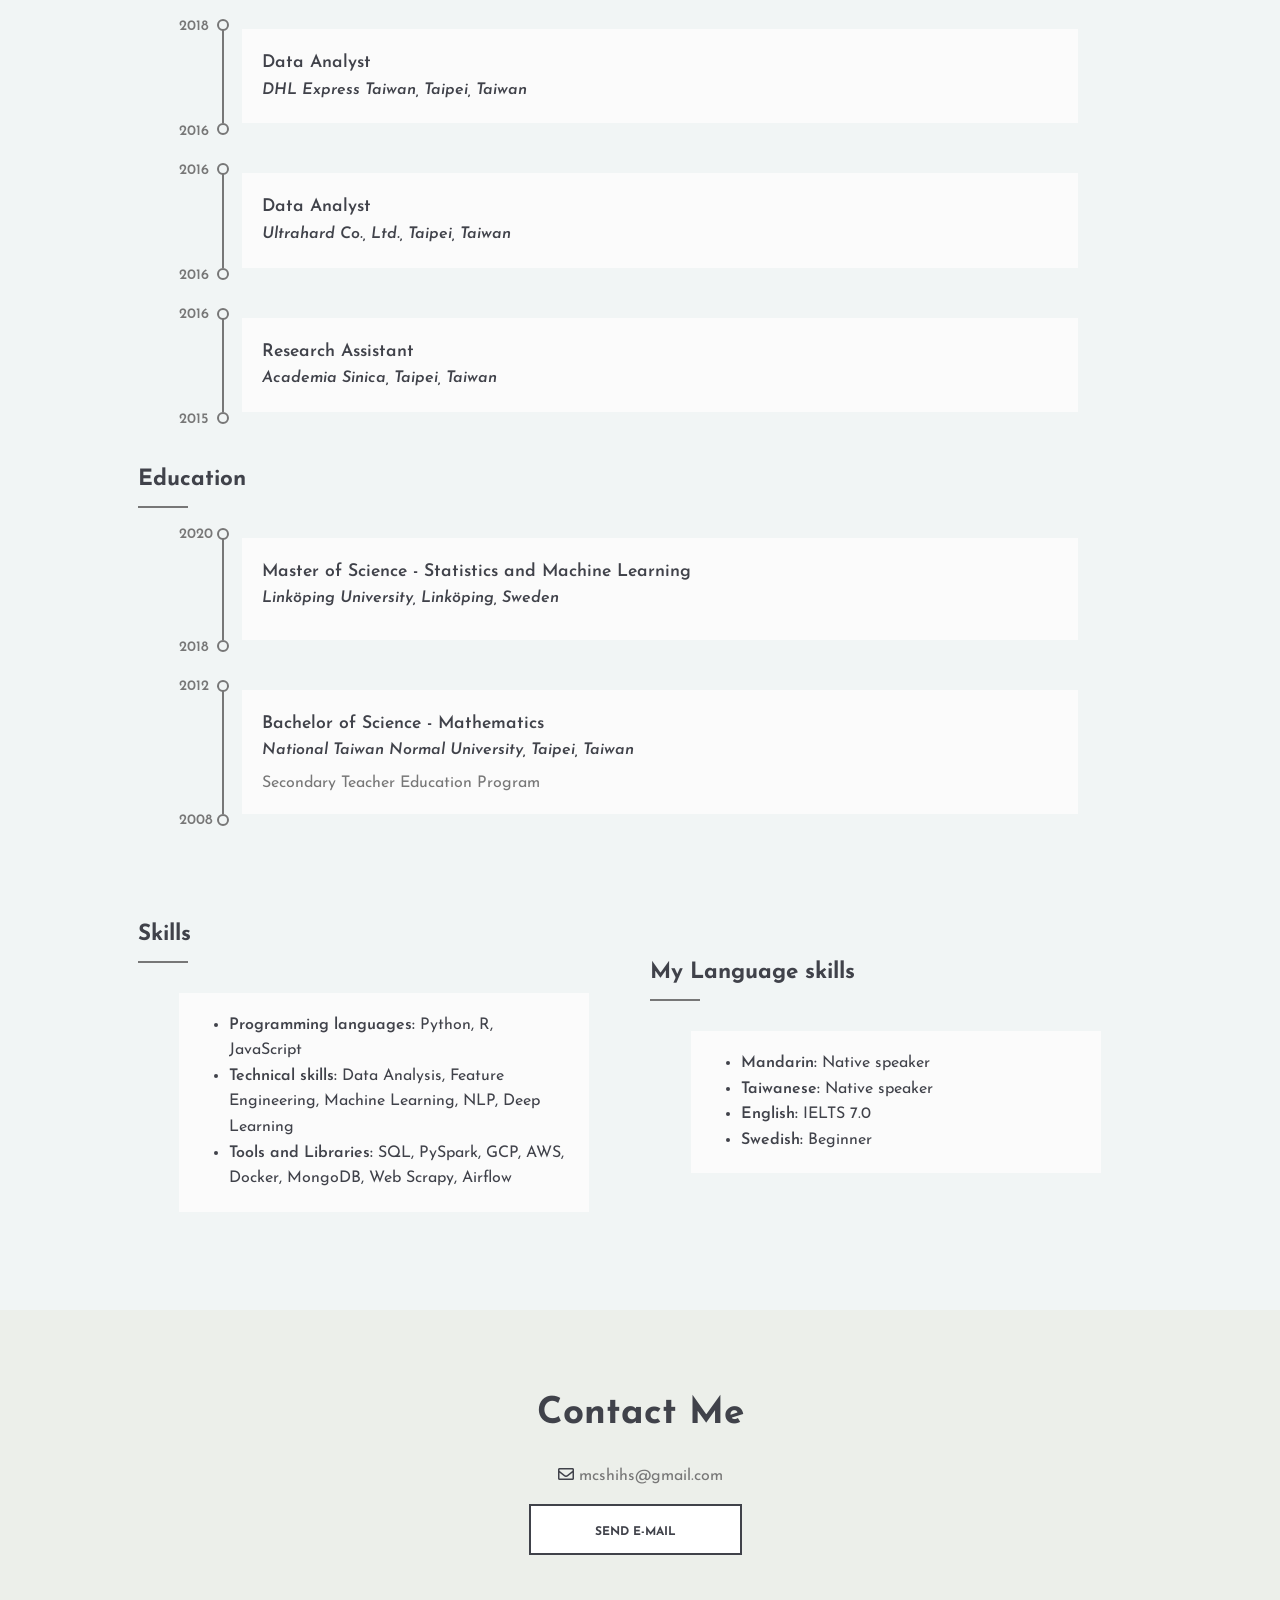
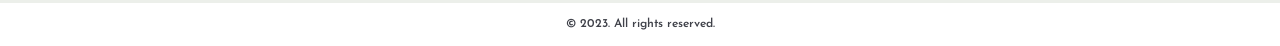
==== commit cc00e727: "Modified homepage" ====
--- a/index.html
+++ b/index.html
@@ -1,7 +1,7 @@
 <!DOCTYPE html>
 <html>
   <head>
-      <!-- <meta name="google-site-verification" content="X38WwPM1ynQmK7xM8O3-rzDlZKvaddcPggYlpLkEfqA"> -->      
+      <meta name="google-site-verification" content="X38WwPM1ynQmK7xM8O3-rzDlZKvaddcPggYlpLkEfqA" />
       <meta name="viewport" content="width=device-width">
       <meta charset="utf-8">
       <title>M.C. Shih</title>
@@ -21,6 +21,7 @@
         <li><a href="#about">About</a></li>
         <li><a href="#resume">Resume</a></li>
         <li><a href="https://shihs.github.io/blog/" class="blog" target="_blank">Blog</a></li>
+        <li><a href="#">Project</a></li>
         <li><a href="#contact">Contact</a></li>
       </ul>
     </header>
@@ -37,7 +38,8 @@
               <h4 class="text-uppercase">This is me</h4>
               <h1 class="text-uppercase firstname name">Min-Chun</h1>
               <h1 class="text-uppercase surname name">Shih</h1>
-              <h2>Data Scientist</h2>
+              <h2>Machine Learning Engineer / Data Scientist</h2>
+              <!-- <h3></h3> -->
             </div> <!--/.intro-->   
 
             <ul class="social-links">
@@ -62,11 +64,11 @@
             </div>  
             
             <div class="about-content col">
-              <p>Hello, I'm Min-Chun. I'm from Taiwan.</p>
+              <p>Hello 你好, I'm Min-Chun. I'm from Taiwan.</p>
               <div class="qualification">
                 <ul> 
-                  <li>Experience as a data scientist</li>
-                  <li>Experience with <span>Python</span>, <span>R</span>, and <span>SQL</span></li>
+                  <li>Experienced Data Scientist / Machine Leanring Engineer</li>
+                  <li>Experienced in <span>Python</span>, <span>R</span>, and <span>SQL</span></li>
                   <li>Master of Science, Statistics and Machine Learning</li>
                   <li>Bachelor of Science, Mathematics</li>
                 </ul>
@@ -80,10 +82,74 @@
       <div class="odd">
         <div class="content" id=resume>
           <h2>Resume</h2>
+          <div class="resume-content first-resume-content">
+            <h3 class="resume-title">Experience</h3>
+            <ul class="resume-detail">
+              <li>
+                <div>
+                  <div class="lead">Machine Learning Engineer</div>
+                  <div class="type">OneAD, Taipei, Taiwan</div>
+                </div>
+                <span class="number"><span>Now</span> <span>2022</span></span>
+              </li>
+              
+              <li>
+                <div>
+                  <div class="lead">Data Scientist</div>
+                  <div class="type">DecodeChinese, Linköping, Sweden</div>
+                  <!-- <div class="info">
+                    <p>It was a project started from LiU Impact Factory in 2019. DecodeChinese aims to change the way people learn Chinese.</p>                  
+                  </div>   -->
+                </div>
+                <span class="number"><span>2020</span> <span>2019</span></span>
+              </li>
+              <li>
+                <div>
+                  <div class="lead">Data Analyst</div>
+                  <div class="type">DHL Express Taiwan, Taipei, Taiwan</div>
+                  <!-- <div class="info">
+                    <p>Analyzed existing customers’ data to find lead source efficiently. Developed and created models to find potential clients and  increase cold calling conversion rate.</p>        
+                  </div> -->
+                </div>
+                <span class="number"><span>2018</span> <span>2016</span></span>
+              </li>
+              <li>
+                <div>
+                  <div class="lead">Data Analyst</div>
+                  <div class="type">Ultrahard Co., Ltd., Taipei, Taiwan</div>
+                  <!-- <div class="info">
+                    <p>Analyzed products sales and marketing strategy.</p>          
+                  </div> -->
+                </div>
+                <span class="number"><span>2016</span> <span>2016</span></span>
+              </li>
+              
+              <li>
+                <div>
+                  <div class="lead">Research Assistant</div>
+                  <div class="type">Academia Sinica, Taipei, Taiwan</div>
+                  <!-- <div class="info">
+                    <p>Assisted research, crawled and collected data, cleaned data and built models.</p>   
+                  </div> -->
+                </div>
+                <span class="number"><span>2016</span> <span>2015</span></span>
+              </li>           
+          </ul>
 
           <div class="resume-content first-resume-content">
             <h3 class="resume-title">Education</h3>
             <ul class="resume-detail">
+              <li>
+                <div>
+                  <div class="lead">Master of Science - Statistics and Machine Learning</div>
+                  <div class="type">Linköping University, Linköping, Sweden</div>
+                  <div class="info"></div>
+                </div> 
+                <span class="number">
+                  <span>2020</span> 
+                  <span>2018</span>
+                </span>
+              </li>
               <li>
                 <div>
                   <div class="lead">Bachelor of Science - Mathematics</div>
@@ -91,84 +157,21 @@
                   <div class="info">Secondary Teacher Education Program</div>
                 </div> 
                 <span class="number">
+                  <span>2012</span>
                   <span>2008</span>
-                  <span>2012</span>
                 </span>
               </li>
-  
-              <li>
-                <div>
-                  <div class="lead">Master of Science - Statistics and Machine Learning</div>
-                  <div class="type">Linköping University, Linköping, Sweden</div>
-                  <div class="info"></div>
-                </div> 
-                <span class="number">
-                  <span>2018</span> 
-                  <span>2020</span>
-                </span>
-              </li>
             </ul>
           </div>
 
-
-          <div class="resume-content first-resume-content">
-            <h3 class="resume-title">Experience</h3>
-            <ul class="resume-detail">
-              <li>
-                <div>
-                  <div class="lead">Research Assistant</div>
-                  <div class="type">Academia Sinica, Taipei, Taiwan</div>
-                  <div class="info">
-                    <p>Assisted research, crawled and collected data, cleaned data and built models.</p>   
-                  </div>
-                </div>
-                <span class="number"><span>2015</span> <span>2016</span></span>
-              </li>
-
-              <li>
-                <div>
-                  <div class="lead">Data Analyst</div>
-                  <div class="type">Ultrahard Co., Ltd., Taipei, Taiwan</div>
-                  <div class="info">
-                    <p>Analyzed products sales and marketing strategy.</p>          
-                  </div>
-                </div>
-                <span class="number"><span>2016</span> <span>2016</span></span>
-              </li>
-
-              <li>
-                <div>
-                  <div class="lead">Data Analyst</div>
-                  <div class="type">DHL Express Taiwan, Taipei, Taiwan</div>
-                  <div class="info">
-                    <p>Analyzed existing customers’ data to find lead source efficiently. Developed and created models to find potential clients and  increase cold calling conversion rate.</p>        
-                  </div>
-                </div>
-                <span class="number"><span>2016</span> <span>2018</span></span>
-              </li>
-
-              <li>
-                <div>
-                  <div class="lead">Data Scientist</div>
-                  <div class="type">DecodeChinese, Linköping, Sweden</div>
-                  <div class="info">
-                    <p>It was a project started from LiU Impact Factory in 2019. DecodeChinese aims to change the way people learn Chinese.</p>                  
-                  </div>  
-                </div>
-                <span class="number"><span>2019</span> <span>2020</span></span>
-              </li>            
-          </ul>
-        </div>
-
-
+        </div>
         <div class="group">
           <div class="resume-content col">
-            <h3 class="resume-title">My Technical skills</h3>
+            <h3 class="resume-title">Skills</h3>
             <ul class="skills">
-              <li>Web Crawling</li>
-              <li>Data Visualization</li>
-              <li>Data Analysis</li>
-              <li>Machine Learning</li>              
+              <li><span>Programming languages:</span> Python, R, JavaScript</li>
+              <li><span>Technical skills:</span> Data Analysis, Feature Engineering, Machine Learning, NLP, Deep Learning</li>
+              <li><span>Tools and Libraries:</span> SQL, PySpark, GCP, AWS, Docker, MongoDB, Web Scrapy, Airflow</li>
             </ul>
           </div>
 
@@ -184,7 +187,6 @@
         </div>  
       </div>
 
-
       <div class="even">
         <div class="content"  id="contact">
           <h2>Contact Me</h2>
@@ -192,8 +194,8 @@
               <i class="far fa-envelope"></i>
               <a href="mailto:mcshihs@gmail.com">mcshihs@gmail.com</a>
           </div>  
-          <form class="contact-form">
-              <div class="row">
+          <form class="contact-form" action="mailto:mcshihs@gmail.com" method="post">
+              <!-- <div class="row">
                 <div class="col-md-6">
                     <input type="text" placeholder="Name">
                 </div>
@@ -206,9 +208,9 @@
                 <div>
                     <textarea placeholder="Message"></textarea>
                 </div>
-              </div>
+              </div> -->
               <div class="text-md-right">
-                <button class="site-btn">Send message</button>
+                <button class="site-btn" type="submit">Send E-mail</button>
               </div>
           </form>
         </div>
@@ -216,16 +218,9 @@
     </main>     
 
     <footer class="footer">
-      <p>&copy; 2020. All rights reserved.</p>
+      <p>&copy; 2023. All rights reserved.</p>
     </footer>
-        
+
     </body>
-
-    
-    
-    
-    
-
-
 </html>
 
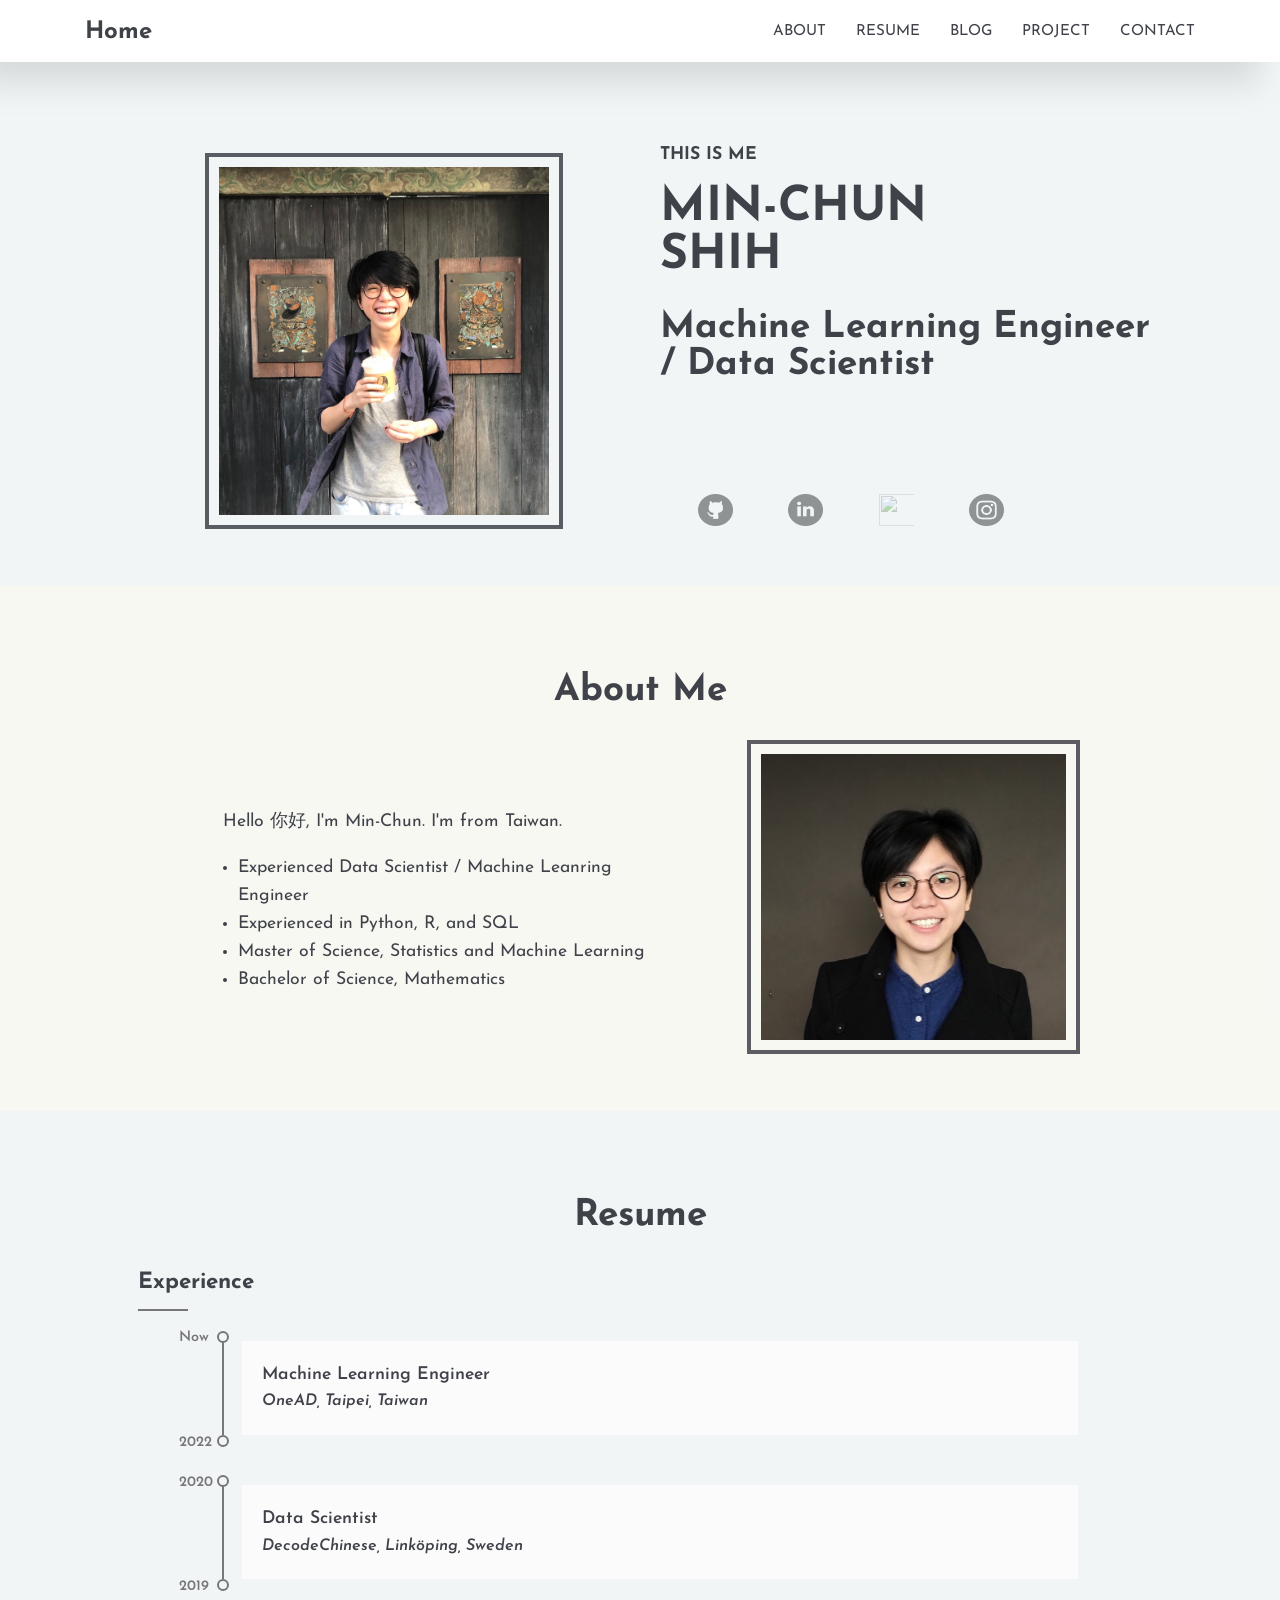
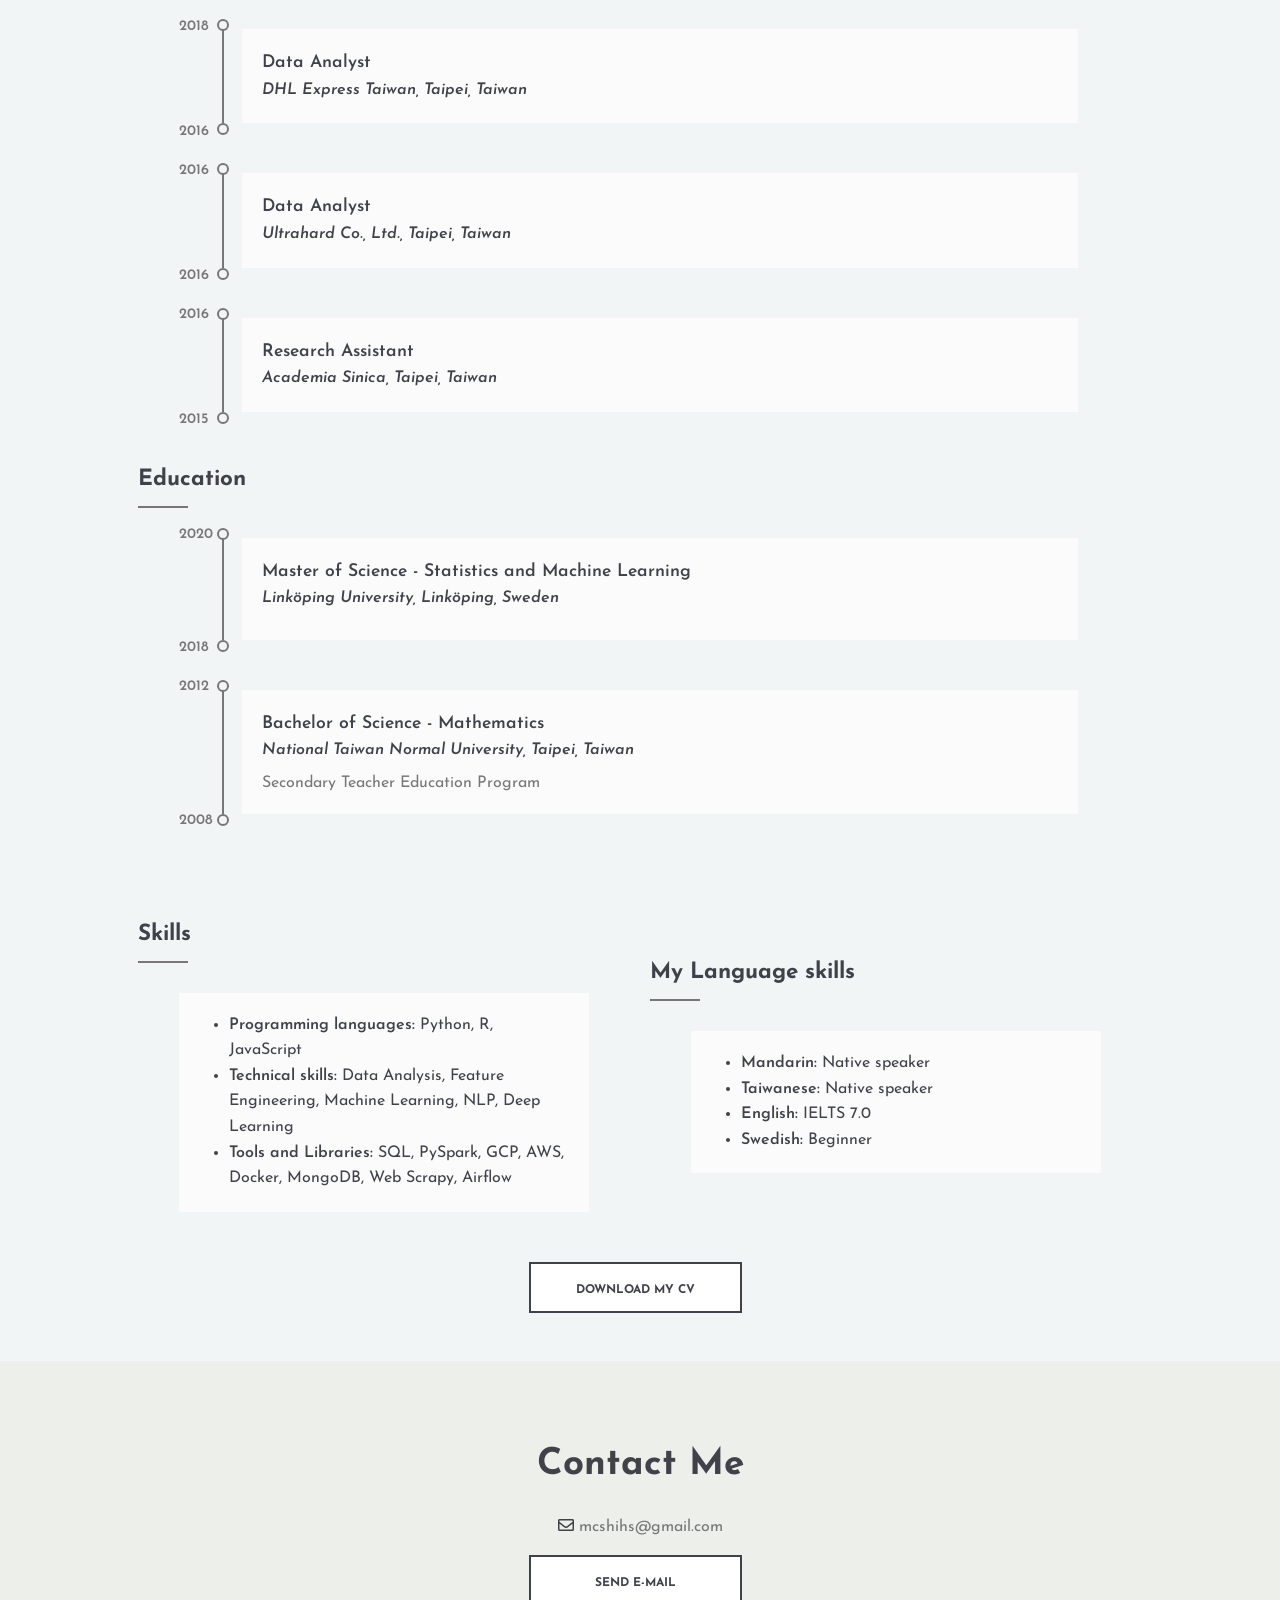
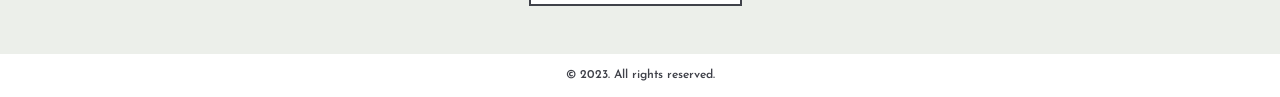
==== commit 37c18417: "Added CV link" ====
--- a/index.html
+++ b/index.html
@@ -185,6 +185,10 @@
             </ul>
           </div>
         </div>  
+        
+        <a href="https://drive.google.com/file/d/1kxnMRbWogQ-j1QNmEog0K0QiJ5fu-Yog/view?usp=drive_link" download="Min-Chun Shih_CV.pdf">
+          <button class="site-btn" type="button">Download My CV</button>
+        </a>
       </div>
 
       <div class="even">
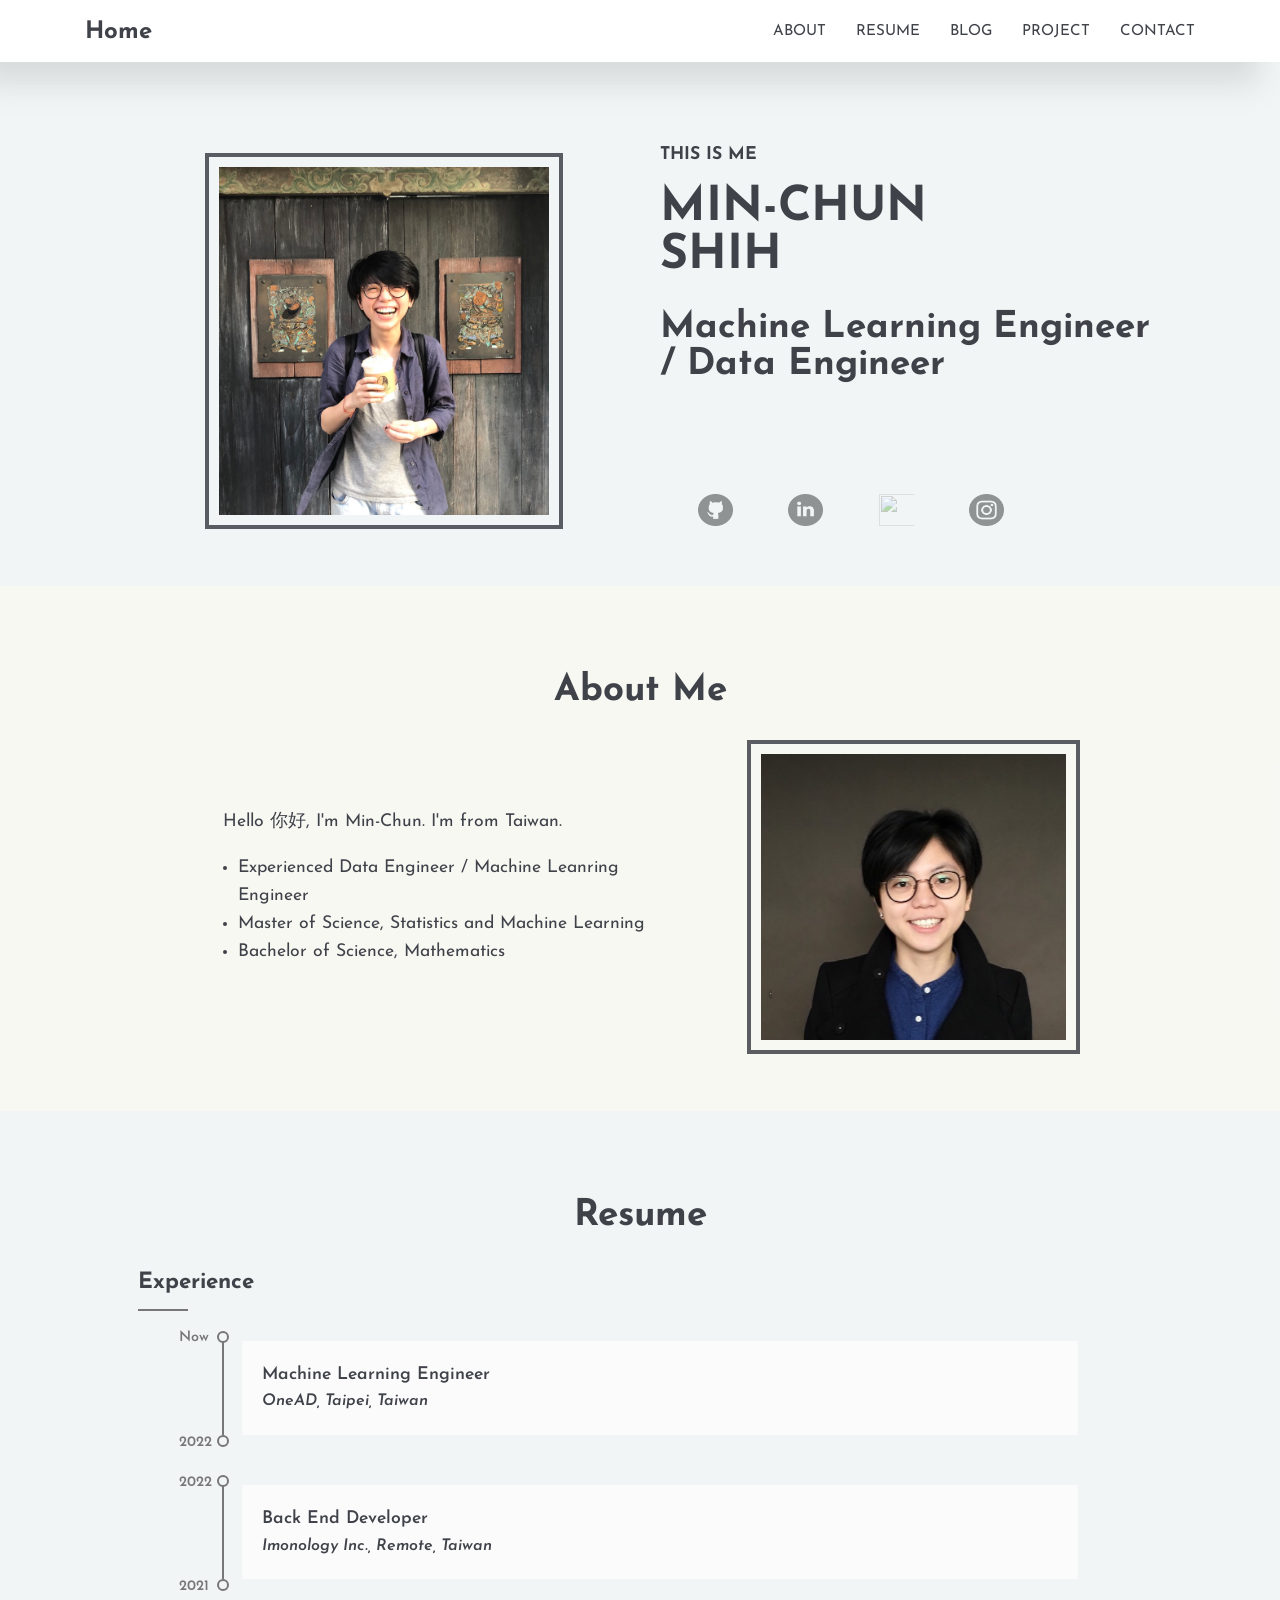
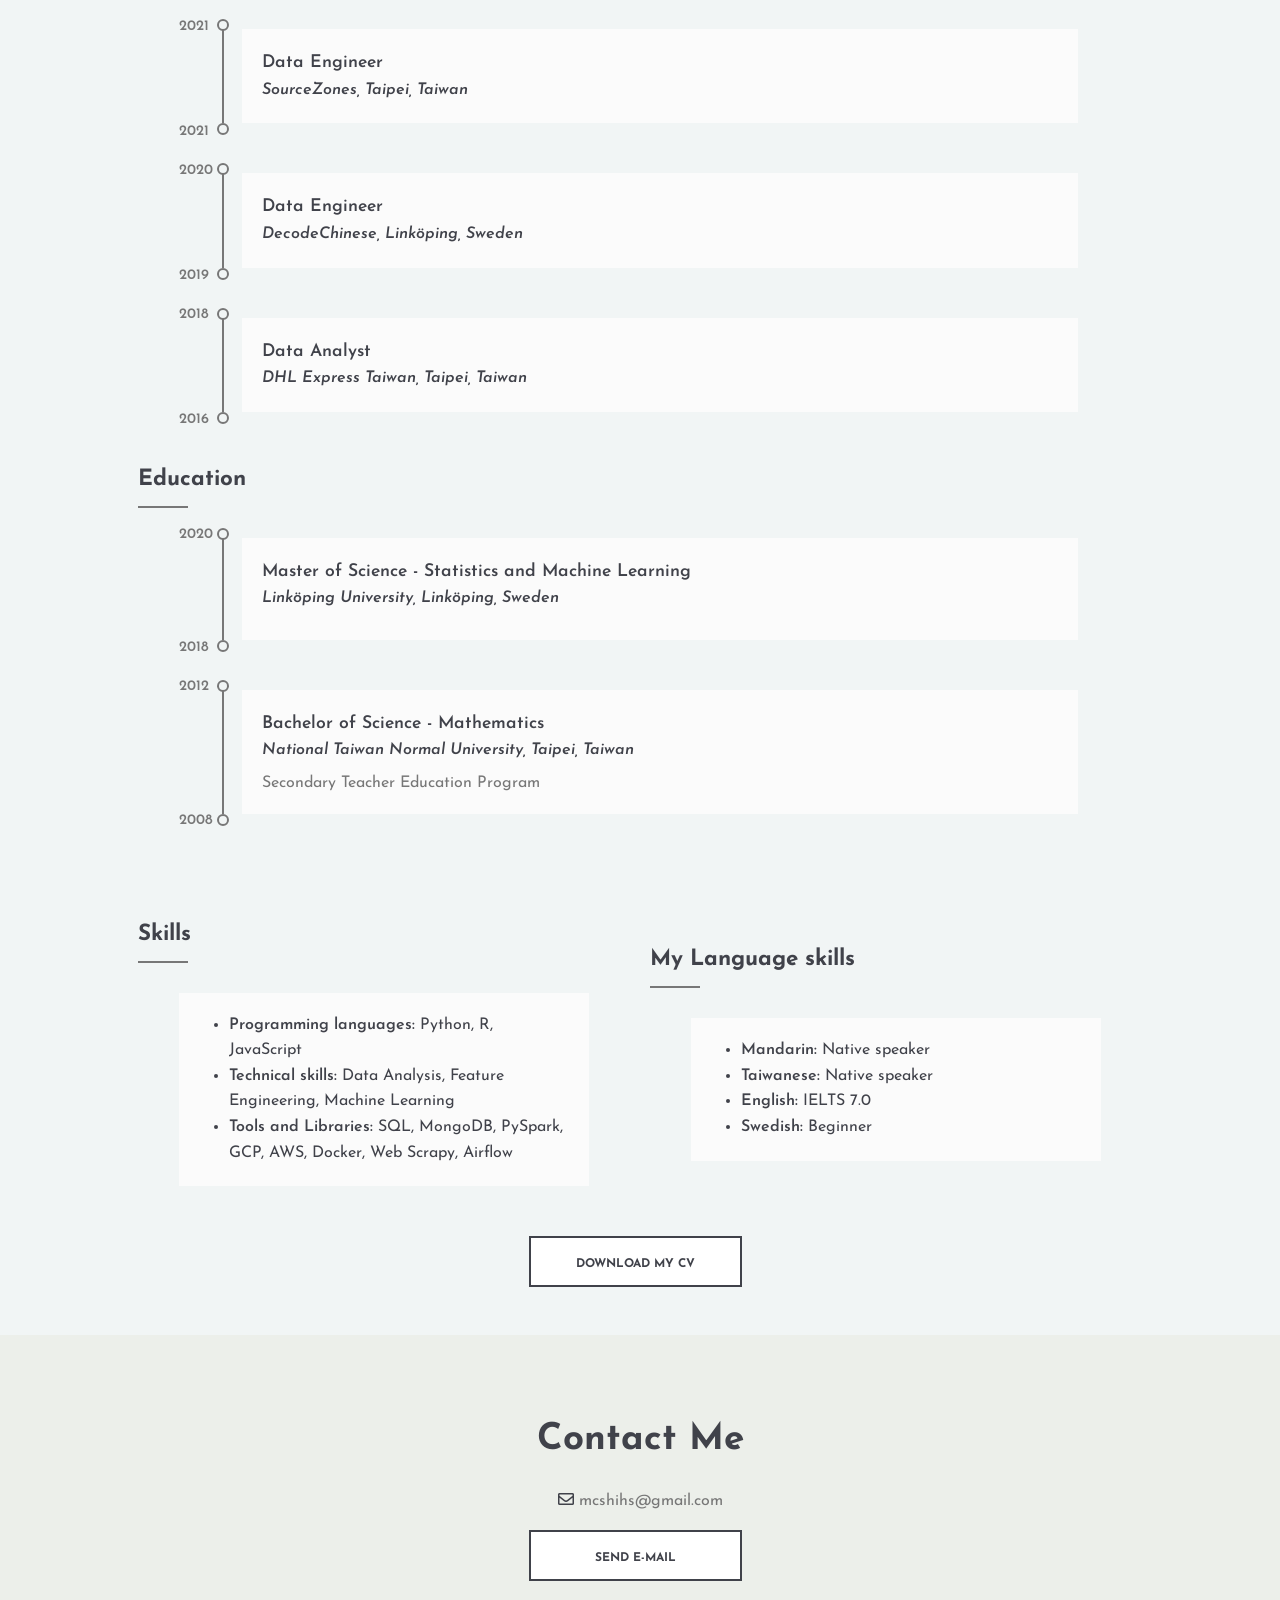
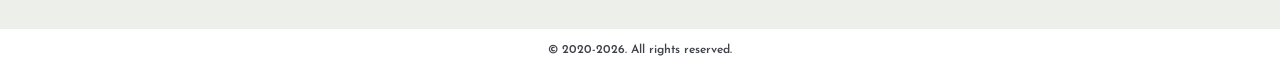
==== commit 9631326f: "Update index.html" ====
--- a/index.html
+++ b/index.html
@@ -30,7 +30,7 @@
       <div class="odd">
         <div class="content group" id=home>
           <div class="profile-box col">
-              <img src="img/profile2.jpg" alt="Min-Chun Shih, Data Scientist" class="profile">
+              <img src="img/profile2.jpg" alt="Min-Chun Shih, Data Engineer" class="profile">
           </div>
           <div class="intro-box col">
 
@@ -38,7 +38,7 @@
               <h4 class="text-uppercase">This is me</h4>
               <h1 class="text-uppercase firstname name">Min-Chun</h1>
               <h1 class="text-uppercase surname name">Shih</h1>
-              <h2>Machine Learning Engineer / Data Scientist</h2>
+              <h2>Machine Learning Engineer / Data Engineer</h2>
               <!-- <h3></h3> -->
             </div> <!--/.intro-->   
 
@@ -60,15 +60,14 @@
           
           <div class="group">
             <div class="profile-box-2 col">
-                <img src="img/profile.jpg" alt="Min-Chun Shih, Data Scientist" class="profile">
+                <img src="img/profile.jpg" alt="Min-Chun Shih, Data Engineer" class="profile">
             </div>  
             
             <div class="about-content col">
               <p>Hello 你好, I'm Min-Chun. I'm from Taiwan.</p>
               <div class="qualification">
                 <ul> 
-                  <li>Experienced Data Scientist / Machine Leanring Engineer</li>
-                  <li>Experienced in <span>Python</span>, <span>R</span>, and <span>SQL</span></li>
+                  <li>Experienced Data Engineer / Machine Leanring Engineer</li>
                   <li>Master of Science, Statistics and Machine Learning</li>
                   <li>Bachelor of Science, Mathematics</li>
                 </ul>
@@ -92,10 +91,30 @@
                 </div>
                 <span class="number"><span>Now</span> <span>2022</span></span>
               </li>
+              <li>
+                <div>
+                  <div class="lead">Back End Developer</div>
+                  <div class="type">Imonology Inc., Remote, Taiwan</div>
+                  <!-- <div class="info">
+                    <p>Analyzed products sales and marketing strategy.</p>          
+                  </div> -->
+                </div>
+                <span class="number"><span>2022</span> <span>2021</span></span>
+              </li>
               
               <li>
                 <div>
-                  <div class="lead">Data Scientist</div>
+                  <div class="lead">Data Engineer</div>
+                  <div class="type">SourceZones, Taipei, Taiwan</div>
+                  <!-- <div class="info">
+                    <p>Assisted research, crawled and collected data, cleaned data and built models.</p>   
+                  </div> -->
+                </div>
+                <span class="number"><span>2021</span> <span>2021</span></span>
+              </li>
+              <li>
+                <div>
+                  <div class="lead">Data Engineer</div>
                   <div class="type">DecodeChinese, Linköping, Sweden</div>
                   <!-- <div class="info">
                     <p>It was a project started from LiU Impact Factory in 2019. DecodeChinese aims to change the way people learn Chinese.</p>                  
@@ -113,27 +132,6 @@
                 </div>
                 <span class="number"><span>2018</span> <span>2016</span></span>
               </li>
-              <li>
-                <div>
-                  <div class="lead">Data Analyst</div>
-                  <div class="type">Ultrahard Co., Ltd., Taipei, Taiwan</div>
-                  <!-- <div class="info">
-                    <p>Analyzed products sales and marketing strategy.</p>          
-                  </div> -->
-                </div>
-                <span class="number"><span>2016</span> <span>2016</span></span>
-              </li>
-              
-              <li>
-                <div>
-                  <div class="lead">Research Assistant</div>
-                  <div class="type">Academia Sinica, Taipei, Taiwan</div>
-                  <!-- <div class="info">
-                    <p>Assisted research, crawled and collected data, cleaned data and built models.</p>   
-                  </div> -->
-                </div>
-                <span class="number"><span>2016</span> <span>2015</span></span>
-              </li>           
           </ul>
 
           <div class="resume-content first-resume-content">
@@ -170,8 +168,8 @@
             <h3 class="resume-title">Skills</h3>
             <ul class="skills">
               <li><span>Programming languages:</span> Python, R, JavaScript</li>
-              <li><span>Technical skills:</span> Data Analysis, Feature Engineering, Machine Learning, NLP, Deep Learning</li>
-              <li><span>Tools and Libraries:</span> SQL, PySpark, GCP, AWS, Docker, MongoDB, Web Scrapy, Airflow</li>
+              <li><span>Technical skills:</span> Data Analysis, Feature Engineering, Machine Learning</li>
+              <li><span>Tools and Libraries:</span> SQL, MongoDB, PySpark, GCP, AWS, Docker, Web Scrapy, Airflow</li>
             </ul>
           </div>
 
@@ -186,7 +184,7 @@
           </div>
         </div>  
         
-        <a href="https://drive.google.com/file/d/1kxnMRbWogQ-j1QNmEog0K0QiJ5fu-Yog/view?usp=drive_link" download="Min-Chun Shih_CV.pdf">
+        <a href="https://drive.google.com/file/d/1FyUSEXoKRUTkCFloMeaLy0wlRw7jO7F8/view" download="Min-Chun Shih_CV.pdf">
           <button class="site-btn" type="button">Download My CV</button>
         </a>
       </div>
@@ -222,7 +220,7 @@
     </main>     
 
     <footer class="footer">
-      <p>&copy; 2023. All rights reserved.</p>
+      <p>&copy; 2020-<script>document.write(new Date().getFullYear())</script>. All rights reserved.</p>
     </footer>
 
     </body>
